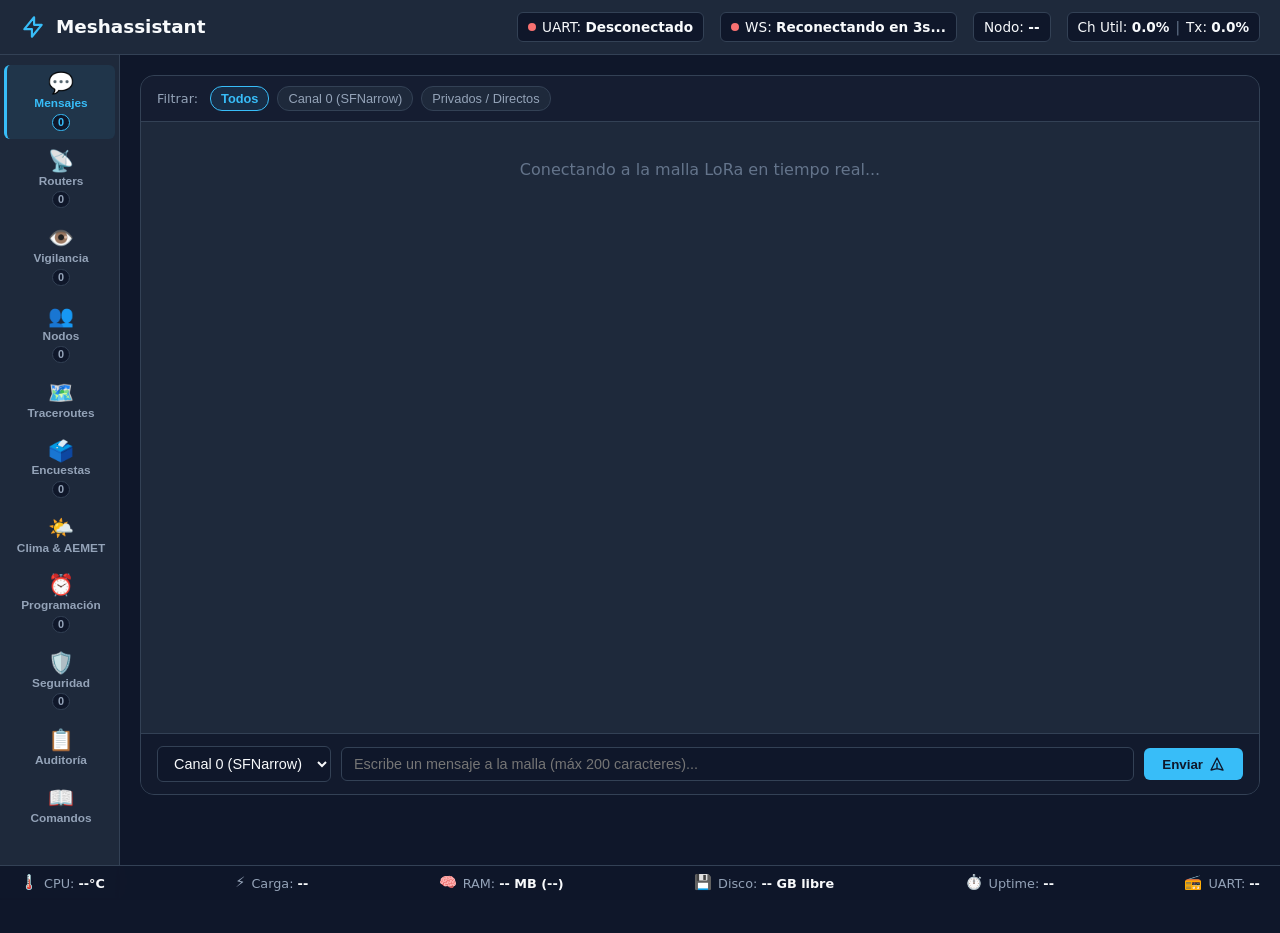
==== web/index.html @ e49fb0db "feat(web): añadir pestaña Vigilancia (Favoritos y Vigilados) y métricas de carga/actividad en tarjet" ====
<!DOCTYPE html>
<html lang="es">
<head>
  <meta charset="UTF-8">
  <meta name="viewport" content="width=device-width, initial-scale=1.0">
  <title>Meshassistant · Dashboard de Malla</title>
  <link rel="stylesheet" href="style.css?v=2.6">
  <link rel="icon" type="image/x-icon" href="favicon.ico">
  <link rel="icon" type="image/png" sizes="32x32" href="favicon-32x32.png">
  <link rel="icon" type="image/png" sizes="128x128" href="favicon.png">
  <link rel="apple-touch-icon" sizes="180x180" href="apple-touch-icon.png">
</head>
<body>

  <!-- ==========================================================================
       Header & Barra de Estado en Tiempo Real
       ========================================================================== -->
  <header>
    <div class="brand">
      <svg fill="none" stroke="currentColor" viewBox="0 0 24 24" xmlns="http://www.w3.org/2000/svg">
        <path stroke-linecap="round" stroke-linejoin="round" stroke-width="2" d="M13 10V3L4 14h7v7l9-11h-7z"></path>
      </svg>
      <span>Meshassistant</span>
    </div>

    <div class="status-bar">
      <!-- Estado Serie UART -->
      <div class="status-item" title="Estado de la conexión UART con el nodo Meshtastic">
        <div id="led-uart" class="led offline"></div>
        <span>UART: <strong id="lbl-uart">Desconectado</strong></span>
      </div>

      <!-- Estado WebSocket Local -->
      <div class="status-item" title="Estado del socket WebSocket">
        <div id="led-ws" class="led offline"></div>
        <span>WS: <strong id="lbl-ws">Conectando...</strong></span>
      </div>

      <!-- Nodo Local -->
      <div class="status-item" title="Identidad del nodo conectado físicamente">
        <span>Nodo: <strong id="lbl-local-node">--</strong></span>
      </div>

      <!-- Métricas LoRa -->
      <div class="status-item" title="Ocupación del espectro LoRa (Canal / Aire TX)">
        <span>Ch Util: <strong id="lbl-ch-util">0.0%</strong></span>
        <span style="color: var(--text-dim);">|</span>
        <span>Tx: <strong id="lbl-air-tx">0.0%</strong></span>
      </div>
    </div>
  </header>

  <!-- ==========================================================================
       Layout Principal: Barra Lateral + Contenido
       ========================================================================== -->
  <div class="app-layout">

    <!-- ==========================================================================
         Barra Lateral de Navegación
         ========================================================================== -->
    <nav class="tabs" aria-label="Navegación principal">
      <button class="tab-btn active" data-tab="chat" title="💬 Mensajes">
        <span class="tab-icon">💬</span>
        <span class="tab-label">Mensajes</span>
        <span class="badge-count" id="count-msgs">0</span>
      </button>
      <button class="tab-btn" data-tab="routers" title="📡 Routers">
        <span class="tab-icon">📡</span>
        <span class="tab-label">Routers</span>
        <span class="badge-count" id="count-routers">0</span>
      </button>
      <button class="tab-btn" data-tab="watch" title="👁️ Vigilancia">
        <span class="tab-icon">👁️</span>
        <span class="tab-label">Vigilancia</span>
        <span class="badge-count" id="count-watched">0</span>
      </button>
      <button class="tab-btn" data-tab="nodes" title="👥 Nodos">
        <span class="tab-icon">👥</span>
        <span class="tab-label">Nodos</span>
        <span class="badge-count" id="count-nodes">0</span>
      </button>
      <button class="tab-btn" data-tab="traces" title="🗺️ Traceroutes">
        <span class="tab-icon">🗺️</span>
        <span class="tab-label">Traceroutes</span>
      </button>
      <button class="tab-btn" data-tab="polls" title="🗳️ Encuestas">
        <span class="tab-icon">🗳️</span>
        <span class="tab-label">Encuestas</span>
        <span class="badge-count" id="count-polls">0</span>
      </button>
      <button class="tab-btn" data-tab="weather" title="🌤️ Clima & AEMET">
        <span class="tab-icon">🌤️</span>
        <span class="tab-label">Clima &amp; AEMET</span>
      </button>
      <button class="tab-btn" data-tab="schedules" title="⏰ Programación">
        <span class="tab-icon">⏰</span>
        <span class="tab-label">Programación</span>
        <span class="badge-count" id="count-scheds">0</span>
      </button>
      <button class="tab-btn" data-tab="security" title="🛡️ Seguridad">
        <span class="tab-icon">🛡️</span>
        <span class="tab-label">Seguridad</span>
        <span class="badge-count" id="count-blocked">0</span>
      </button>
      <button class="tab-btn" data-tab="audit" title="📋 Auditoría">
        <span class="tab-icon">📋</span>
        <span class="tab-label">Auditoría</span>
      </button>
      <button class="tab-btn" data-tab="commands" title="📖 Guía de Comandos">
        <span class="tab-icon">📖</span>
        <span class="tab-label">Comandos</span>
      </button>
    </nav>

  <!-- ==========================================================================
       Contenido Principal
       ========================================================================== -->
  <main>

    <!-- Pestaña 1: Live Chat -->
    <section id="pane-chat" class="tab-pane active">
      <div class="chat-container">
        <!-- Filtro rápido de canales -->
        <div class="chat-filter-bar" id="chat-filters-wrap">
          <span style="font-size: 0.8rem; color: var(--text-muted); margin-right: 4px;">Filtrar:</span>
          <button class="filter-chip active" data-ch="all">Todos</button>
          <button class="filter-chip" data-ch="0">Canal 0 (SFNarrow)</button>
          <button class="filter-chip" data-ch="direct">Privados / Directos</button>
        </div>

        <!-- Feed de Mensajes -->
        <div class="chat-messages" id="chat-feed">
          <div style="text-align: center; color: var(--text-dim); padding: 20px;">
            Conectando a la malla LoRa en tiempo real...
          </div>
        </div>

        <!-- Caja de Envío -->
        <form class="chat-input-bar" id="chat-form">
          <select id="chat-dest" class="select-custom" style="min-width: 140px;">
            <option value="^all:0">Canal 0 (SFNarrow)</option>
          </select>
          <input type="text" id="chat-text" class="input-custom" placeholder="Escribe un mensaje a la malla (máx 200 caracteres)..." maxlength="200" autocomplete="off" required>
          <button type="submit" class="btn-primary" id="btn-send-msg">
            <span>Enviar</span>
            <svg style="width: 16px; height: 16px;" fill="none" stroke="currentColor" viewBox="0 0 24 24"><path stroke-linecap="round" stroke-linejoin="round" stroke-width="2" d="M12 19l9 2-9-18-9 18 9-2zm0 0v-8"></path></svg>
          </button>
        </form>
      </div>
    </section>

    <!-- Pestaña 2: Routers y Repetidores -->
    <section id="pane-routers" class="tab-pane">
      <div style="display: flex; justify-content: space-between; align-items: center; margin-bottom: 16px;">
        <h2 style="font-size: 1.2rem;">Repetidores y Routers Monitoreados</h2>
        <button class="btn-secondary" id="btn-refresh-routers">Actualizar Estado</button>
      </div>
      <div class="grid-cards" id="routers-grid">
        <div style="color: var(--text-dim);">Cargando repetidores...</div>
      </div>
    </section>

    <!-- Pestaña: Vigilancia -->
    <section id="pane-watch" class="tab-pane">
      <div style="display: flex; justify-content: space-between; align-items: center; margin-bottom: 16px; flex-wrap: wrap; gap: 10px;">
        <div style="display: flex; gap: 8px;">
          <button class="btn-secondary watch-subtab-btn active" id="subtab-watch-fav" data-subtab="fav">⭐ Favoritos (<span id="count-watch-fav">0</span>)</button>
          <button class="btn-secondary watch-subtab-btn" id="subtab-watch-vig" data-subtab="vig">👁️ Vigilados (<span id="count-watch-vig">0</span>)</button>
        </div>
        <button class="btn-secondary" id="btn-refresh-watch">Actualizar Estado</button>
      </div>
      <div class="grid-cards" id="watch-grid">
        <div style="color: var(--text-dim);">Cargando nodos en vigilancia...</div>
      </div>
    </section>

    <!-- Pestaña 3: Nodos de la Red -->
    <section id="pane-nodes" class="tab-pane">
      <div style="display: flex; flex-wrap: wrap; justify-content: space-between; align-items: center; gap: 12px; margin-bottom: 16px;">
        <div style="display: flex; gap: 10px; align-items: center; flex: 1; min-width: 240px;">
          <input type="text" id="nodes-search" class="input-custom" placeholder="Buscar por nombre, alias o ID..." style="max-width: 320px;">
          
          <select id="nodes-role-filter" class="select-custom" style="max-width: 180px;">
            <option value="all">Todos los roles</option>
            <option value="CLIENT">CLIENT</option>
            <option value="CLIENT_BASE">CLIENT_BASE</option>
            <option value="CLIENT_MUTE">CLIENT_MUTE</option>
            <option value="CLIENT_HIDDEN">CLIENT_HIDDEN</option>
            <option value="ROUTER">ROUTER</option>
            <option value="REPEATER">REPEATER</option>
            <option value="ROUTER_CLIENT">ROUTER_CLIENT</option>
            <option value="TRACKER">TRACKER</option>
            <option value="TAK_TRACKER">TAK_TRACKER</option>
            <option value="SENSOR">SENSOR</option>
            <option value="LOST_FOUND">LOST_FOUND</option>
          </select>

          <select id="nodes-time-filter" class="select-custom" style="max-width: 205px;">
            <option value="all">Última señal: Todos</option>
            <option value="24h">Vistos hoy (≤ 24h)</option>
            <option value="7d">Vistos ≤ 1 semana</option>
            <option value="30d">Vistos ≤ 1 mes</option>
            <option value="off_24h">Apagados &gt; 1 día</option>
            <option value="off_7d">Apagados &gt; 1 semana</option>
            <option value="off_30d">Apagados &gt; 1 mes</option>
          </select>
        </div>
        <div style="display: flex; gap: 8px; flex-wrap: wrap;">
          <button class="btn-secondary filter-nodes active" data-filter="all">Todos</button>
          <button class="btn-secondary filter-nodes" data-filter="battery">Con Batería 🔋</button>
          <button class="btn-secondary filter-nodes" data-filter="traces">Con Traceroutes 📍</button>
          <button class="btn-secondary filter-nodes" data-filter="rf">Solo RF</button>
          <button class="btn-secondary filter-nodes" data-filter="fav">Favoritos ⭐</button>
          <button class="btn-secondary filter-nodes" data-filter="watched">Vigilados 👁️</button>
        </div>
      </div>

      <div class="table-container">
        <table>
          <thead>
            <tr>
              <th style="width: 40px; cursor: pointer;" class="sort-header" data-sort="is_favorite">⭐</th>
              <th style="cursor: pointer;" class="sort-header" data-sort="name">Nombre / Alias <span class="sort-arrow">↕</span></th>
              <th style="cursor: pointer;" class="sort-header" data-sort="short_name">Corto <span class="sort-arrow">↕</span></th>
              <th style="cursor: pointer;" class="sort-header" data-sort="id">ID Hex <span class="sort-arrow">↕</span></th>
              <th style="cursor: pointer;" class="sort-header" data-sort="role_name">Rol <span class="sort-arrow">↕</span></th>
              <th style="cursor: pointer;" class="sort-header" data-sort="hops">Saltos <span class="sort-arrow">↕</span></th>
              <th style="cursor: pointer;" class="sort-header" data-sort="battery">Batería <span class="sort-arrow">↕</span></th>
              <th style="cursor: pointer;" class="sort-header" data-sort="snr">SNR / RSSI <span class="sort-arrow">↕</span></th>
              <th style="cursor: pointer;" class="sort-header" data-sort="channel_util" title="Ocupación de canal (ChUtil %) y tiempo en el aire transmitiendo (Tx %)">Carga (Ch/Tx) <span class="sort-arrow">↕</span></th>
              <th style="cursor: pointer;" class="sort-header" data-sort="traces_detected">Traces <span class="sort-arrow">↕</span></th>
              <th style="cursor: pointer;" class="sort-header" data-sort="last_heard">Última Señal <span class="sort-arrow">↕</span></th>
              <th style="cursor: pointer;" class="sort-header" data-sort="created_at">Primera Vez <span class="sort-arrow">↕</span></th>
              <th style="width: 140px;">Acciones</th>
            </tr>
          </thead>
          <tbody id="nodes-tbody">
            <tr>
              <td colspan="13" style="text-align: center; color: var(--text-dim); padding: 20px;">Cargando lista de nodos...</td>
            </tr>
          </tbody>
        </table>
      </div>

      <!-- Barra de Paginación de Nodos -->
      <div style="display: flex; justify-content: space-between; align-items: center; margin-top: 12px; flex-wrap: wrap; gap: 10px;">
        <div style="font-size: 0.85rem; color: var(--text-muted);" id="lbl-nodes-count-info">
          Mostrando 0 de 0 nodos
        </div>
        <div style="display: flex; gap: 8px; align-items: center;">
          <select id="nodes-page-size" class="select-custom" style="padding: 4px 8px; font-size: 0.8rem;">
            <option value="50">50 por pág</option>
            <option value="100" selected>100 por pág</option>
            <option value="250">250 por pág</option>
            <option value="all">Ver todos</option>
          </select>
          <button class="btn-secondary" id="btn-nodes-prev" style="padding: 4px 10px; font-size: 0.85rem;">◀ Anterior</button>
          <span id="lbl-nodes-page" style="font-size: 0.85rem; color: var(--text-dim);">Página 1</span>
          <button class="btn-secondary" id="btn-nodes-next" style="padding: 4px 10px; font-size: 0.85rem;">Siguiente ▶</button>
        </div>
      </div>
    </section>

    <!-- Pestaña 4: Traceroutes -->
    <section id="pane-traces" class="tab-pane">
      <div style="display: flex; justify-content: space-between; align-items: center; margin-bottom: 16px; flex-wrap: wrap; gap: 12px;">
        <h2 style="font-size: 1.2rem;">Últimos Traceroutes Ejecutados</h2>
        <form id="form-manual-trace" style="display: flex; gap: 8px;">
          <input type="text" id="trace-dest-input" class="input-custom" placeholder="ID o Nombre Corto destino..." required style="width: 200px;">
          <button type="submit" class="btn-primary">Lanzar Trace</button>
        </form>
      </div>
      <div class="grid-cards" id="traces-grid">
        <div style="color: var(--text-dim);">No hay traceroutes recientes cargados.</div>
      </div>
    </section>

    <!-- Pestaña 5: Encuestas Comunitarias -->
    <section id="pane-polls" class="tab-pane">
      <div style="display: flex; justify-content: space-between; align-items: center; margin-bottom: 16px; flex-wrap: wrap; gap: 12px;">
        <div>
          <h2 style="font-size: 1.2rem;">🗳️ Encuestas y Votaciones de la Red</h2>
          <p style="font-size: 0.85rem; color: var(--text-dim); margin-top: 2px;">Gestión de consultas participativas por radio LoRa y desde la Web</p>
        </div>
        <div style="display: flex; gap: 8px;">
          <button class="btn-secondary" id="btn-refresh-polls">🔄 Actualizar Encuestas</button>
        </div>
      </div>

      <div style="display: grid; grid-template-columns: repeat(auto-fit, minmax(340px, 1fr)); gap: 20px; align-items: start;">
        <!-- Columna Izquierda: Formulario Crear Encuesta -->
        <div>
          <div class="card" style="margin-bottom: 20px;">
            <div class="card-header">
              <span style="font-weight: 600;">➕ Crear Nueva Encuesta</span>
              <span class="badge" style="background: var(--primary-bg); color: var(--primary);">Web / LoRa</span>
            </div>
            <form id="form-create-poll" style="display: flex; flex-direction: column; gap: 12px;">
              <div>
                <label style="font-size: 0.8rem; color: var(--text-muted); font-weight: 600;">Pregunta de la Consulta:</label>
                <input type="text" id="poll-input-question" class="input-custom" placeholder="Ej: ¿Cuándo organizamos la próxima quedada LoRa?" required style="margin-top: 4px;">
              </div>

              <div>
                <div style="display: flex; justify-content: space-between; align-items: center; margin-bottom: 4px;">
                  <label style="font-size: 0.8rem; color: var(--text-muted); font-weight: 600;">Opciones de Respuesta:</label>
                  <button type="button" class="btn-secondary" id="btn-add-poll-option" style="padding: 2px 6px; font-size: 0.75rem;">+ Añadir Opción</button>
                </div>
                <div id="poll-options-container" style="display: flex; flex-direction: column; gap: 6px;">
                  <input type="text" class="input-custom poll-option-input" placeholder="Opción 1 (ej: Este sábado)" required>
                  <input type="text" class="input-custom poll-option-input" placeholder="Opción 2 (ej: El próximo fin de semana)" required>
                </div>
              </div>

              <div style="display: grid; grid-template-columns: 1fr 1fr; gap: 10px;">
                <div>
                  <label style="font-size: 0.8rem; color: var(--text-muted); font-weight: 600;">Modo Duración:</label>
                  <select id="poll-duration-mode" class="select-custom" style="margin-top: 4px;">
                    <option value="days">Por Días (Vigencia)</option>
                    <option value="dates">Fechas Exactas</option>
                  </select>
                </div>
                <div id="poll-days-group">
                  <label style="font-size: 0.8rem; color: var(--text-muted); font-weight: 600;">Días de Vigencia:</label>
                  <input type="number" id="poll-input-days" class="input-custom" min="1" max="365" value="7" style="margin-top: 4px;">
                </div>
              </div>

              <div id="poll-dates-group" style="display: none; grid-template-columns: 1fr 1fr; gap: 10px;">
                <div>
                  <label style="font-size: 0.8rem; color: var(--text-muted); font-weight: 600;">Inicio (Opcional):</label>
                  <input type="datetime-local" id="poll-input-start" class="input-custom" style="margin-top: 4px; font-size: 0.8rem;">
                </div>
                <div>
                  <label style="font-size: 0.8rem; color: var(--text-muted); font-weight: 600;">Fin / Cierre:</label>
                  <input type="datetime-local" id="poll-input-end" class="input-custom" style="margin-top: 4px; font-size: 0.8rem;">
                </div>
              </div>

              <div>
                <label style="font-size: 0.8rem; color: var(--text-muted); font-weight: 600;">Difundir anuncio inicial en Canales:</label>
                <div id="poll-publish-channels" style="display: flex; gap: 8px; margin-top: 6px; flex-wrap: wrap;">
                  <span style="font-size: 0.8rem; color: var(--text-dim);">Cargando canales de la malla...</span>
                </div>
              </div>

              <button type="submit" class="btn-primary" style="margin-top: 6px;">🗳️ Crear Encuesta</button>
            </form>
          </div>

          <!-- Chuleta de Comandos LoRa RF para Encuestas -->
          <div class="card">
            <div class="card-header">
              <span style="font-weight: 600;">📖 Comandos RF para Encuestas (Malla LoRa)</span>
            </div>
            <div style="font-size: 0.85rem; color: var(--text-muted); display: flex; flex-direction: column; gap: 10px; line-height: 1.5;">
              <div>
                <code style="color: var(--primary); font-weight: 600;">/encuesta</code>
                <div style="color: var(--text-dim); font-size: 0.8rem;">Muestra la encuesta activa más reciente, sus opciones y cómo votar.</div>
              </div>
              <div>
                <code style="color: var(--primary); font-weight: 600;">/encuesta ver &lt;id&gt;</code>
                <div style="color: var(--text-dim); font-size: 0.8rem;">Consulta el desglose de resultados y porcentaje de una encuesta por su ID.</div>
              </div>
              <div>
                <code style="color: var(--primary); font-weight: 600;">/encuesta votar &lt;id&gt; &lt;opción&gt;</code>
                <div style="color: var(--text-dim); font-size: 0.8rem;">Emite o rectifica tu voto hacia la opción numérica indicada (ej: <code>/encuesta votar 1 2</code>).</div>
              </div>
              <div>
                <code style="color: var(--primary); font-weight: 600;">/encuesta crear &lt;días&gt; &lt;pregunta&gt; | &lt;op1&gt; | &lt;op2&gt;</code>
                <div style="color: var(--text-dim); font-size: 0.8rem;">Crea una encuesta comunitaria desde tu cliente Meshtastic.</div>
              </div>
              <div>
                <code style="color: var(--primary); font-weight: 600;">/encuesta cerrar &lt;id&gt;</code>
                <div style="color: var(--text-dim); font-size: 0.8rem;">Cierra anticipadamente tu encuesta si eres el nodo que la creó.</div>
              </div>
            </div>
          </div>
        </div>

        <!-- Columna Derecha: Listado de Encuestas -->
        <div>
          <div style="display: flex; justify-content: space-between; align-items: center; margin-bottom: 12px; flex-wrap: wrap; gap: 8px;">
            <h3 style="font-size: 1.05rem;">Histórico y Encuestas Vigentes</h3>
            <div style="display: flex; gap: 6px;">
              <button class="btn-secondary filter-poll-status active" data-filter="all">Todas</button>
              <button class="btn-secondary filter-poll-status" data-filter="active">🟢 Activas</button>
              <button class="btn-secondary filter-poll-status" data-filter="closed">⚪ Cerradas</button>
            </div>
          </div>

          <div id="polls-list" style="display: flex; flex-direction: column; gap: 16px;">
            <div style="color: var(--text-dim); text-align: center; padding: 20px;">Cargando encuestas...</div>
          </div>
        </div>
      </div>
    </section>

    <!-- Pestaña 6: Meteorología, Mar y Astronomía -->
    <section id="pane-weather" class="tab-pane">
      <div style="display: flex; justify-content: space-between; align-items: center; margin-bottom: 16px; flex-wrap: wrap; gap: 12px;">
        <div>
          <h2 style="font-size: 1.2rem;">🌤️ Meteorología Oficial, Mar y Astronomía</h2>
          <p style="font-size: 0.85rem; color: var(--text-dim); margin-top: 2px;">Predicciones AEMET, mareas astronómicas, ciclo lunar y vigilancia marítima</p>
        </div>
        <div style="display: flex; gap: 8px;">
          <button class="btn-secondary" id="btn-refresh-weather">🔄 Actualizar Clima</button>
        </div>
      </div>

      <!-- Grid de Widgets Astronómicos, Marítimos y Vigilancia -->
      <div class="grid-cards" style="margin-bottom: 20px;">
        <!-- Widget Mareas -->
        <div class="card" id="widget-tides">
          <div class="card-header">
            <span>🌊 Mareas (Pleamar / Bajamar)</span>
            <span class="badge" style="background: rgba(14, 165, 233, 0.15); color: #38bdf8;" id="tides-badge">En Vivo</span>
          </div>
          <div id="tides-content" style="font-size: 0.85rem; color: var(--text-muted); line-height: 1.5;">
            Cargando mareas...
          </div>
        </div>

        <!-- Widget Luna -->
        <div class="card" id="widget-moon">
          <div class="card-header">
            <span>🌙 Ciclo Lunar</span>
            <span class="badge" style="background: rgba(168, 85, 247, 0.15); color: #c084fc;" id="moon-badge">100% Offline</span>
          </div>
          <div id="moon-content" style="font-size: 0.85rem; color: var(--text-muted); line-height: 1.5;">
            Calculando fase lunar...
          </div>
        </div>

        <!-- Widget Sol -->
        <div class="card" id="widget-sun">
          <div class="card-header">
            <span>☀️ Sol y Luz Diurna</span>
            <span class="badge" style="background: rgba(234, 179, 8, 0.15); color: #facc15;" id="sun-badge">NOAA</span>
          </div>
          <div id="sun-content" style="font-size: 0.85rem; color: var(--text-muted); line-height: 1.5;">
            Calculando orto y ocaso...
          </div>
        </div>

        <!-- Widget Maremoto -->
        <div class="card" id="widget-tsunami">
          <div class="card-header">
            <span>🚨 Vigilancia Maremoto</span>
            <span class="badge" style="background: var(--success-bg); color: var(--success);" id="tsunami-badge">Normal</span>
          </div>
          <div id="tsunami-content" style="font-size: 0.85rem; color: var(--text-muted); line-height: 1.5;">
            Comprobando registro histórico...
          </div>
        </div>
      </div>

      <!-- Predicción en Próximas Horas (24 Horas) -->
      <div class="card" style="margin-bottom: 20px;" id="weather-hourly-card">
        <div class="card-header">
          <span style="font-weight: 600;">⏱️ Predicción en Próximas Horas (24h)</span>
          <span class="badge" style="background: var(--primary-bg); color: var(--primary);" id="weather-hourly-city">AEMET</span>
        </div>
        <div id="weather-hourly-content" style="overflow-x: auto; padding: 4px 0;">
          <div style="color: var(--text-dim); padding: 10px;">Cargando previsión horaria...</div>
        </div>
      </div>

      <!-- Tablas de Días Futuros por Ubicaciones Guardadas -->
      <div id="weather-locations-container" style="display: flex; flex-direction: column; gap: 20px;">
        <div style="color: var(--text-dim); text-align: center; padding: 20px;">Cargando tablas de predicción meteorológica...</div>
      </div>

      <!-- Avisos y Alertas AEMET Activos -->
      <div class="card" style="margin-top: 20px;" id="weather-alerts-card">
        <div class="card-header">
          <span style="font-weight: 600;">⚠️ Avisos Meteorológicos Oficiales Recientes</span>
          <span class="badge" style="background: var(--warning-bg); color: var(--warning);" id="weather-alerts-count">0 avisos</span>
        </div>
        <div id="weather-alerts-content" style="font-size: 0.85rem; color: var(--text-muted); line-height: 1.5;">
          No hay alertas meteorológicas activas registradas.
        </div>
      </div>
    </section>

    <!-- Pestaña 6: Auditoría de Comandos -->
    <section id="pane-audit" class="tab-pane">
      <div style="display: flex; justify-content: space-between; align-items: center; margin-bottom: 16px; flex-wrap: wrap; gap: 12px;">
        <div>
          <h2 style="font-size: 1.2rem;">Auditoría y Estadísticas de Comandos</h2>
          <p style="font-size: 0.85rem; color: var(--text-dim); margin-top: 2px;">Control de actividad de la malla y detección de abusos</p>
        </div>
        <div style="display: flex; gap: 6px; flex-wrap: wrap;">
          <button class="btn-secondary filter-audit-period" data-hours="1">Última hora</button>
          <button class="btn-secondary filter-audit-period active" data-hours="24">Últimas 24h</button>
          <button class="btn-secondary filter-audit-period" data-hours="168">Últimos 7 días</button>
          <button class="btn-secondary filter-audit-period" data-hours="all">Histórico Total</button>
        </div>
      </div>

      <!-- Tarjetas Resumen Auditoría -->
      <div class="grid-cards" style="margin-bottom: 20px;">
        <div class="card">
          <div class="card-header"><span style="color: var(--text-dim); font-size: 0.85rem;">Total Ejecuciones</span></div>
          <div style="font-size: 1.8rem; font-weight: 700; color: var(--primary);" id="audit-total-cmds">--</div>
          <div style="font-size: 0.75rem; color: var(--text-dim); margin-top: 4px;" id="audit-total-period">en el periodo</div>
        </div>
        <div class="card">
          <div class="card-header"><span style="color: var(--text-dim); font-size: 0.85rem;">Nodos Emisores Únicos</span></div>
          <div style="font-size: 1.8rem; font-weight: 700; color: var(--success);" id="audit-unique-nodes">--</div>
          <div style="font-size: 0.75rem; color: var(--text-dim); margin-top: 4px;">usuarios distintos</div>
        </div>
        <div class="card">
          <div class="card-header"><span style="color: var(--text-dim); font-size: 0.85rem;">Comando Más Solicitado</span></div>
          <div style="font-size: 1.5rem; font-weight: 700; color: var(--warning);" id="audit-top-command">--</div>
          <div style="font-size: 0.75rem; color: var(--text-dim); margin-top: 4px;" id="audit-top-command-count">--</div>
        </div>
        <div class="card">
          <div class="card-header"><span style="color: var(--text-dim); font-size: 0.85rem;">Nodo Más Activo</span></div>
          <div style="font-size: 1.5rem; font-weight: 700; color: #a78bfa;" id="audit-top-user">--</div>
          <div style="font-size: 0.75rem; color: var(--text-dim); margin-top: 4px;" id="audit-top-user-count">--</div>
        </div>
      </div>

      <div style="display: grid; grid-template-columns: repeat(auto-fit, minmax(360px, 1fr)); gap: 20px;">
        <!-- Ranking de Nodos -->
        <div>
          <h3 style="font-size: 1rem; margin-bottom: 12px;">🏆 Top 20 Nodos por Peticiones</h3>
          <div class="table-container">
            <table>
              <thead>
                <tr>
                  <th style="width: 40px;">#</th>
                  <th>Nodo / Alias</th>
                  <th>ID Hex</th>
                  <th>Peticiones</th>
                  <th>Último Comando</th>
                  <th>Última Vez</th>
                </tr>
              </thead>
              <tbody id="audit-ranking-tbody">
                <tr>
                  <td colspan="6" style="text-align: center; color: var(--text-dim); padding: 20px;">Cargando ranking...</td>
                </tr>
              </tbody>
            </table>
          </div>
        </div>

        <!-- Historial Cronológico Reciente -->
        <div>
          <div style="display: flex; justify-content: space-between; align-items: center; margin-bottom: 12px; gap: 8px;">
            <h3 style="font-size: 1rem;">📜 Registro Reciente de Comandos</h3>
            <input type="text" id="audit-logs-search" class="input-custom" placeholder="Filtrar comando o nodo..." style="max-width: 200px; padding: 4px 8px; font-size: 0.8rem;">
          </div>
          <div class="table-container" style="max-height: 420px; overflow-y: auto;">
            <table>
              <thead>
                <tr>
                  <th>Fecha/Hora</th>
                  <th>Nodo Emisor</th>
                  <th>Comando</th>
                  <th>Argumentos</th>
                </tr>
              </thead>
              <tbody id="audit-logs-tbody">
                <tr>
                  <td colspan="4" style="text-align: center; color: var(--text-dim); padding: 20px;">Cargando registro...</td>
                </tr>
              </tbody>
            </table>
          </div>
          <!-- Paginación -->
          <div style="display: flex; justify-content: space-between; align-items: center; margin-top: 10px; font-size: 0.85rem;">
            <button class="btn-secondary" id="btn-audit-prev" style="padding: 4px 10px;">◀ Anterior</button>
            <span id="lbl-audit-page" style="color: var(--text-dim);">Página 1</span>
            <button class="btn-secondary" id="btn-audit-next" style="padding: 4px 10px;">Siguiente ▶</button>
          </div>
        </div>
      </div>
    </section>

    <!-- Pestaña 7: Programación de Mensajes (Módulo 04) -->
    <section id="pane-schedules" class="tab-pane">
      <div style="display: flex; justify-content: space-between; align-items: center; margin-bottom: 16px; flex-wrap: wrap; gap: 12px;">
        <div>
          <h2 style="font-size: 1.2rem;">Programación de Mensajes y Difusión</h2>
          <p style="font-size: 0.85rem; color: var(--text-dim); margin-top: 2px;">Emisión periódica automática de avisos, balizas y anuncios en la malla</p>
        </div>
        <button class="btn-primary" id="btn-toggle-sched-form">➕ Nueva Programación</button>
      </div>

      <!-- Formulario de creación/edición de mensaje programado -->
      <div class="card" id="sched-form-card" style="margin-bottom: 20px; display: none;">
        <div class="card-header">
          <span id="sched-form-title">Nuevo Mensaje Programado</span>
          <button class="btn-secondary" id="btn-close-sched-form" style="padding: 2px 8px;">✕</button>
        </div>
        <form id="form-create-sched" style="display: flex; flex-direction: column; gap: 14px;">
          <input type="hidden" id="sched-edit-id" value="">
          <div>
            <label style="font-size: 0.85rem; color: var(--text-muted); display: block; margin-bottom: 4px;">Mensaje o comando dinámico a transmitir:</label>
            <div style="display: flex; flex-wrap: wrap; gap: 6px; margin-bottom: 8px; align-items: center;">
              <span style="font-size: 0.75rem; color: var(--text-dim);">⚡ Comandos dinámicos:</span>
              <button type="button" class="btn-secondary chip-cmd" style="padding: 2px 6px; font-size: 0.75rem;" data-cmd="/boletin">/boletin</button>
              <button type="button" class="btn-secondary chip-cmd" style="padding: 2px 6px; font-size: 0.75rem;" data-cmd="/boletin vespertino">/boletin vespertino</button>
              <button type="button" class="btn-secondary chip-cmd" style="padding: 2px 6px; font-size: 0.75rem;" data-cmd="/status">/status</button>
              <button type="button" class="btn-secondary chip-cmd" style="padding: 2px 6px; font-size: 0.75rem;" data-cmd="/chiste">/chiste</button>
              <button type="button" class="btn-secondary chip-cmd" style="padding: 2px 6px; font-size: 0.75rem;" data-cmd="/weather">/weather</button>
              <button type="button" class="btn-secondary chip-cmd" style="padding: 2px 6px; font-size: 0.75rem;" data-cmd="/marea">/marea</button>
              <button type="button" class="btn-secondary chip-cmd" style="padding: 2px 6px; font-size: 0.75rem;" data-cmd="/sol">/sol</button>
              <button type="button" class="btn-secondary chip-cmd" style="padding: 2px 6px; font-size: 0.75rem;" data-cmd="/luna">/luna</button>
              <button type="button" class="btn-secondary chip-cmd" style="padding: 2px 6px; font-size: 0.75rem;" data-cmd="/prevision">/prevision</button>
              <button type="button" class="btn-secondary chip-cmd" style="padding: 2px 6px; font-size: 0.75rem;" data-cmd="/nodos">/nodos</button>
              <button type="button" class="btn-secondary chip-cmd" style="padding: 2px 6px; font-size: 0.75rem;" data-cmd="/snr">/snr</button>
              <button type="button" class="btn-secondary chip-cmd" style="padding: 2px 6px; font-size: 0.75rem;" data-cmd="/routers">/routers</button>
              <button type="button" class="btn-secondary chip-cmd" style="padding: 2px 6px; font-size: 0.75rem;" data-cmd="/maremoto">/maremoto</button>
            </div>
            <textarea id="sched-msg-text" class="input-custom" rows="3" placeholder="Escribe un mensaje de texto o un comando dinámico (/boletin, /status, /chiste, /weather, /marea, etc.)..." maxlength="500" required style="width: 100%; resize: vertical;"></textarea>
            <div style="display: flex; justify-content: space-between; font-size: 0.75rem; color: var(--text-dim); margin-top: 2px;">
              <span id="sched-msg-charcount">0 / 500 caracteres</span>
              <span id="sched-msg-partscount" style="color: var(--primary);">1 parte LoRa (~200 bytes)</span>
            </div>
          </div>

          <div>
            <label style="font-size: 0.85rem; color: var(--text-muted); display: block; margin-bottom: 6px;">Canales de destino:</label>
            <div style="display: flex; flex-wrap: wrap; gap: 10px; align-items: center;" id="sched-channels-wrap">
              <label class="checkbox-label"><input type="checkbox" id="sched-ch-all" checked> <strong>Todos los canales</strong></label>
              <label class="checkbox-label"><input type="checkbox" class="sched-ch-item" value="0"> Canal 0 (SFNarrow)</label>
              <label class="checkbox-label"><input type="checkbox" class="sched-ch-item" value="1"> Canal 1 (Andalucia)</label>
              <label class="checkbox-label"><input type="checkbox" class="sched-ch-item" value="2"> Canal 2 (Cadiz)</label>
              <label class="checkbox-label"><input type="checkbox" class="sched-ch-item" value="3"> Canal 3 (Chipiona)</label>
              <label class="checkbox-label"><input type="checkbox" class="sched-ch-item" value="4"> Canal 4 (bots)</label>
              <label class="checkbox-label"><input type="checkbox" class="sched-ch-item" value="5"> Canal 5 (sos)</label>
              <label class="checkbox-label"><input type="checkbox" class="sched-ch-item" value="6"> Canal 6 (raupulus)</label>
              <label class="checkbox-label"><input type="checkbox" class="sched-ch-item" value="7"> Canal 7 (Frikidevs)</label>
            </div>
          </div>

          <div style="display: grid; grid-template-columns: repeat(auto-fit, minmax(180px, 1fr)); gap: 12px;">
            <div>
              <label style="font-size: 0.85rem; color: var(--text-muted); display: block; margin-bottom: 4px;">Periodicidad:</label>
              <select id="sched-period-type" class="select-custom" style="width: 100%;">
                <option value="hours">Cada X Horas</option>
                <option value="days">Cada X Días</option>
                <option value="once">Una sola vez</option>
              </select>
            </div>
            <div id="sched-val-wrap">
              <label style="font-size: 0.85rem; color: var(--text-muted); display: block; margin-bottom: 4px;">Intervalo:</label>
              <input type="number" id="sched-period-val" class="input-custom" value="6" min="1" max="720" style="width: 100%;">
            </div>
            <div>
              <label style="font-size: 0.85rem; color: var(--text-muted); display: block; margin-bottom: 4px;">Próximo disparo / Fecha de inicio:</label>
              <input type="datetime-local" id="sched-start-at" class="input-custom" style="width: 100%;">
            </div>
          </div>

          <div style="display: flex; justify-content: flex-end; gap: 8px; margin-top: 8px;">
            <button type="button" class="btn-secondary" id="btn-cancel-sched">Cancelar</button>
            <button type="submit" class="btn-primary" id="btn-submit-sched">Guardar y Programar</button>
          </div>
        </form>
      </div>

      <!-- Tabla de mensajes programados -->
      <div class="table-container">
        <table>
          <thead>
            <tr>
              <th>Estado</th>
              <th>Mensaje / Comando</th>
              <th>Canales</th>
              <th>Frecuencia</th>
              <th>Último Envío</th>
              <th>Próximo Disparo</th>
              <th style="width: 150px;">Acciones</th>
            </tr>
          </thead>
          <tbody id="schedules-tbody">
            <tr>
              <td colspan="7" style="text-align: center; color: var(--text-dim); padding: 20px;">Cargando programaciones...</td>
            </tr>
          </tbody>
        </table>
      </div>
    </section>

    <!-- Pestaña 8: Seguridad y Bloqueos (Módulo 06) -->
    <section id="pane-security" class="tab-pane">
      <div style="display: flex; justify-content: space-between; align-items: center; margin-bottom: 16px; flex-wrap: wrap; gap: 12px;">
        <div>
          <h2 style="font-size: 1.2rem;">Control Anti-Abuso y Bloqueos de Nodos</h2>
          <p style="font-size: 0.85rem; color: var(--text-dim); margin-top: 2px;">Protección contra saturación de la malla LoRa y gestión de listas negras</p>
        </div>
        <button class="btn-secondary" id="btn-refresh-security">Actualizar Listas</button>
      </div>

      <!-- Tabla de Nodos Auto-reportados por Mala Praxis (Vigilancia) -->
      <div style="display: flex; justify-content: space-between; align-items: center; margin-bottom: 10px; flex-wrap: wrap; gap: 8px;">
        <h3 style="font-size: 1.05rem; display: flex; align-items: center; gap: 8px;">
          <span>🚨 Nodos Auto-reportados (Vigilancia de Malla)</span>
          <span class="badge-count" id="count-reported-badge" style="font-size: 0.75rem;">0</span>
        </h3>
        <div style="display: flex; gap: 8px;">
          <select id="filter-autoreport-reason" class="select-custom" style="padding: 4px 8px; font-size: 0.8rem;">
            <option value="all">Todos los motivos</option>
            <option value="EXCESSIVE_HOPS">🔀 Exceso de Saltos (≥6)</option>
            <option value="FAST_TELEMETRY">⚡ Telemetría Batería (&lt;27m)</option>
            <option value="FAST_POSITION">📍 Posición GPS (&lt;27m)</option>
            <option value="FAST_NODEINFO">👥 NodeInfo Rápido (&lt;27m)</option>
            <option value="FAST_ENVIRONMENTAL">🌡️ Sensores Clima (&lt;27m)</option>
            <option value="FAST_POWER">⚡ Sensores Potencia (&lt;27m)</option>
            <option value="FAST_AIR_QUALITY">🍃 Calidad del Aire (&lt;27m)</option>
            <option value="EXCESSIVE_TRACES">📍 Exceso de Traceroutes</option>
            <option value="COMMAND_SPAM">🛑 Spam de Comandos</option>
          </select>
        </div>
      </div>

      <div class="table-container" style="margin-bottom: 24px;">
        <table>
          <thead>
            <tr>
              <th style="cursor: pointer; user-select: none;" onclick="window.dashboard.sortAutoReported('reason_code')">Infracción <span id="sort-icon-reason_code"></span></th>
              <th style="cursor: pointer; user-select: none;" onclick="window.dashboard.sortAutoReported('name')">Nodo <span id="sort-icon-name"></span></th>
              <th>Detalles Medidos</th>
              <th style="text-align: center; cursor: pointer; user-select: none;" onclick="window.dashboard.sortAutoReported('event_count')">Veces <span id="sort-icon-event_count"></span></th>
              <th style="cursor: pointer; user-select: none;" onclick="window.dashboard.sortAutoReported('last_detected_at')">Última Detección <span id="sort-icon-last_detected_at">▼</span></th>
              <th>Estado</th>
              <th style="width: 220px; text-align: center;">Acciones Directas</th>
            </tr>
          </thead>
          <tbody id="auto-reported-tbody">
            <tr>
              <td colspan="7" style="text-align: center; color: var(--text-dim); padding: 20px;">No hay nodos auto-reportados por mala praxis.</td>
            </tr>
          </tbody>
        </table>
      </div>

      <div style="display: grid; grid-template-columns: repeat(auto-fit, minmax(340px, 1fr)); gap: 20px; margin-bottom: 20px;">
        <!-- Formulario Bloqueo Manual -->
        <div class="card">
          <div class="card-header"><span>🛡️ Añadir Bloqueo Manual</span></div>
          <form id="form-manual-block" style="display: flex; flex-direction: column; gap: 10px;">
            <div>
              <label style="font-size: 0.85rem; color: var(--text-muted); display: block; margin-bottom: 4px;">Identificador del nodo:</label>
              <input type="text" id="block-node-id" class="input-custom" placeholder="ID Hex (!1234abcd) o Nombre..." required style="width: 100%;">
            </div>
            <div>
              <label style="font-size: 0.85rem; color: var(--text-muted); display: block; margin-bottom: 4px;">Motivo del bloqueo:</label>
              <input type="text" id="block-reason" class="input-custom" placeholder="Ej. Spam en canal público..." required style="width: 100%;">
            </div>
            <div>
              <label style="font-size: 0.85rem; color: var(--text-muted); display: block; margin-bottom: 4px;">Duración:</label>
              <select id="block-duration" class="select-custom" style="width: 100%;">
                <option value="permanent">Permanente (sin expiración)</option>
                <option value="1h">1 hora</option>
                <option value="24h">24 horas (1 día)</option>
                <option value="7d">7 días</option>
              </select>
            </div>
            <button type="submit" class="btn-primary" style="background-color: var(--danger); color: white; margin-top: 6px;">
              Bloquear Nodo
            </button>
          </form>
        </div>

        <!-- Resumen de Política de Seguridad -->
        <div class="card">
          <div class="card-header"><span>⚙️ Política de Vigilancia Activa</span></div>
          <div style="font-size: 0.85rem; color: var(--text-muted); display: flex; flex-direction: column; gap: 8px; line-height: 1.5;">
            <div>🔀 <strong>Saltos excesivos:</strong> Alerta automática si un paquete nace con ≥ 6 saltos configurados.</div>
            <div>⏱️ <strong>Telemetrías frecuentes:</strong> Alerta si se emite batería, GPS, NodeInfo o clima en menos de 30 min.</div>
            <div>⚡ <strong>Límite de velocidad:</strong> Máximo 10 comandos por minuto por nodo.</div>
            <div>🔇 <strong>Ignorar en Bot:</strong> Descarta en memoria todo tráfico del nodo, sin guardar en BD ni responder.</div>
          </div>
        </div>
      </div>

      <!-- Tabla Nodos Bloqueados -->
      <h3 style="font-size: 1rem; margin-bottom: 10px;">🚫 Lista Negra de Bloqueos</h3>
      <div class="table-container" style="margin-bottom: 24px;">
        <table>
          <thead>
            <tr>
              <th>Tipo</th>
              <th>Nodo</th>
              <th>Motivo</th>
              <th>Fecha Bloqueo</th>
              <th>Expira en</th>
              <th style="width: 110px;">Acción</th>
            </tr>
          </thead>
          <tbody id="blocked-nodes-tbody">
            <tr>
              <td colspan="6" style="text-align: center; color: var(--text-dim); padding: 20px;">Cargando bloqueos...</td>
            </tr>
          </tbody>
        </table>
      </div>

      <!-- Registro de Auditoría de Abusos -->
      <h3 style="font-size: 1rem; margin-bottom: 10px;">📜 Registro Reciente de Disparos Anti-Abuso</h3>
      <div class="table-container" style="max-height: 320px; overflow-y: auto;">
        <table>
          <thead>
            <tr>
              <th>Fecha/Hora</th>
              <th>Nodo</th>
              <th>Acción Tomada</th>
              <th>Comando</th>
              <th>Detalle / Motivo</th>
            </tr>
          </thead>
          <tbody id="abuse-logs-tbody">
            <tr>
              <td colspan="5" style="text-align: center; color: var(--text-dim); padding: 20px;">Cargando auditoría...</td>
            </tr>
          </tbody>
        </table>
      </div>
    </section>

    <!-- Pestaña 9: Guía de Comandos -->
    <section id="pane-commands" class="tab-pane">
      <div class="card" style="margin-bottom: 20px;">
        <div style="display: flex; justify-content: space-between; align-items: center; flex-wrap: wrap; gap: 12px;">
          <div>
            <h2 style="font-size: 1.2rem; font-weight: 700; margin-bottom: 4px; display: flex; align-items: center; gap: 8px;">
              <span>📖</span> Guía de Comandos del Asistente Meshtastic
            </h2>
            <p style="color: var(--text-muted); font-size: 0.85rem; margin: 0;">
              Referencia completa de todos los comandos soportados en la red LoRa. Haz clic en cualquier comando para copiarlo o probarlo en el chat.
            </p>
          </div>
          <div style="display: flex; gap: 8px; align-items: center;">
            <input type="text" id="commands-search-input" placeholder="🔍 Buscar comando o función..." style="padding: 8px 14px; border-radius: var(--radius-sm); border: 1px solid var(--border-color); background: var(--bg-input); color: var(--text-main); font-size: 0.85rem; width: 250px;">
          </div>
        </div>
      </div>

      <!-- Contenedor dinámico de comandos agrupados -->
      <div id="commands-container"></div>
    </section>

  </main>
  </div> <!-- .app-layout -->

  <!-- Barra Fina de Telemetría Hardware en Footer (Módulo 05) -->
  <footer class="telemetry-footer">
    <div class="telemetry-bar">
      <div class="telem-item" title="Temperatura de CPU de la Raspberry Pi">
        <span class="telem-icon">🌡️</span>
        <span>CPU: <strong id="ft-cpu-temp">--°C</strong></span>
      </div>
      <div class="telem-item" title="Carga del procesador (1m / 5m)">
        <span class="telem-icon">⚡</span>
        <span>Carga: <strong id="ft-load">--</strong></span>
      </div>
      <div class="telem-item" title="Memoria RAM utilizada">
        <span class="telem-icon">🧠</span>
        <span>RAM: <strong id="ft-ram">-- MB (--)</strong></span>
      </div>
      <div class="telem-item" title="Espacio libre en disco">
        <span class="telem-icon">💾</span>
        <span>Disco: <strong id="ft-disk">-- GB libre</strong></span>
      </div>
      <div class="telem-item" title="Tiempo de encendido continuo">
        <span class="telem-icon">⏱️</span>
        <span>Uptime: <strong id="ft-uptime">--</strong></span>
      </div>
      <div class="telem-item" title="Estado de la conexión serie UART">
        <span class="telem-icon">📻</span>
        <span>UART: <strong id="ft-uart">--</strong></span>
      </div>
    </div>
  </footer>

  <!-- Modal: Publicar Recordatorio de Encuesta -->
  <div id="modal-poll-reminder" class="modal" style="display: none;">
    <div class="modal-content card" style="max-width: 480px;">
      <div class="card-header">
        <span style="font-weight: 600;" id="modal-reminder-title">📢 Publicar Recordatorio de Encuesta</span>
        <button class="btn-secondary" id="btn-close-reminder-modal" style="padding: 2px 6px;">✕</button>
      </div>
      <form id="form-poll-reminder" style="display: flex; flex-direction: column; gap: 14px; margin-top: 10px;">
        <input type="hidden" id="reminder-poll-id" value="">
        <div>
          <label style="font-size: 0.8rem; color: var(--text-muted); font-weight: 600;">Vista Previa del Mensaje:</label>
          <div id="reminder-preview-text" style="font-size: 0.85rem; font-family: monospace; background: var(--bg-input); padding: 10px; border-radius: 6px; white-space: pre-wrap; margin-top: 4px; color: var(--primary);">
          </div>
        </div>

        <div>
          <label style="font-size: 0.8rem; color: var(--text-muted); font-weight: 600;">Seleccionar Canal(es) de Emisión:</label>
          <div id="reminder-channels-group" style="display: flex; gap: 12px; margin-top: 6px; flex-wrap: wrap;">
            <label style="font-size: 0.85rem; display: flex; align-items: center; gap: 4px; cursor: pointer;">
              <input type="checkbox" name="reminder_ch" value="0" checked> Canal 0 (Público)
            </label>
          </div>
        </div>

        <div>
          <label style="font-size: 0.8rem; color: var(--text-muted); font-weight: 600;">Frecuencia de Publicación:</label>
          <select id="reminder-frequency" class="select-custom" style="margin-top: 4px;">
            <option value="once">⚡ Emitir solo una vez (Ahora)</option>
            <option value="every_6h">⏱️ Cada 6 horas</option>
            <option value="every_12h">⏱️ Cada 12 horas</option>
            <option value="daily">📅 Una vez al día</option>
            <option value="weekly">🗓️ Una vez a la semana</option>
          </select>
        </div>

        <div style="display: flex; justify-content: flex-end; gap: 8px; margin-top: 8px;">
          <button type="button" class="btn-secondary" id="btn-cancel-reminder">Cancelar</button>
          <button type="submit" class="btn-primary" id="btn-submit-reminder">📢 Confirmar Publicación</button>
        </div>
      </form>
    </div>
  </div>

  <!-- Contenedor de Alertas Toast -->
  <div id="toast-container"></div>

  <script src="app.js?v=3.1"></script>
</body>
</html>
---- web/style.css ----
/* ==========================================================================
   Meshassistant · Dashboard Web 100% Offline
   Estilos CSS puros autocontenidos (Zero External CDNs)
   ========================================================================== */

:root {
  --bg-main: #0f172a;       /* slate-900 */
  --bg-card: #1e293b;       /* slate-800 */
  --bg-card-hover: #334155; /* slate-700 */
  --bg-input: #0f172a;      /* slate-900 */
  --border-color: #334155;  /* slate-700 */
  --border-light: #475569;  /* slate-600 */
  
  --text-main: #f8fafc;     /* slate-50 */
  --text-muted: #94a3b8;    /* slate-400 */
  --text-dim: #64748b;      /* slate-500 */
  
  --primary: #38bdf8;       /* sky-400 */
  --primary-hover: #0ea5e9; /* sky-500 */
  --primary-bg: rgba(56, 189, 248, 0.1);
  
  --success: #34d399;       /* emerald-400 */
  --success-bg: rgba(52, 211, 153, 0.15);
  
  --warning: #fbbf24;       /* amber-400 */
  --warning-bg: rgba(251, 191, 36, 0.15);
  
  --danger: #f87171;        /* red-400 */
  --danger-bg: rgba(248, 113, 113, 0.15);
  
  --channel-0: #38bdf8;     /* sky-400 */
  --channel-1: #a78bfa;     /* violet-400 */
  --channel-2: #f472b6;     /* pink-400 */
  --channel-direct: #fb923c;/* orange-400 */
  
  --radius-sm: 6px;
  --radius-md: 10px;
  --radius-lg: 14px;
}

* {
  box-sizing: border-box;
  margin: 0;
  padding: 0;
}

body {
  font-family: system-ui, -apple-system, BlinkMacSystemFont, 'Segoe UI', Roboto, Helvetica, Arial, sans-serif;
  background-color: var(--bg-main);
  color: var(--text-main);
  line-height: 1.5;
  -webkit-font-smoothing: antialiased;
  min-height: 100vh;
  display: flex;
  flex-direction: column;
}

/* ==========================================================================
   Header & Status Bar
   ========================================================================== */
header {
  background-color: var(--bg-card);
  border-bottom: 1px solid var(--border-color);
  padding: 12px 20px;
  position: sticky;
  top: 0;
  z-index: 50;
  display: flex;
  flex-wrap: wrap;
  justify-content: space-between;
  align-items: center;
  gap: 12px;
}

.brand {
  display: flex;
  align-items: center;
  gap: 10px;
  font-weight: 700;
  font-size: 1.15rem;
  color: var(--text-main);
}

.brand svg {
  color: var(--primary);
  width: 26px;
  height: 26px;
}

.status-bar {
  display: flex;
  align-items: center;
  gap: 16px;
  font-size: 0.85rem;
  flex-wrap: wrap;
}

.status-item {
  display: flex;
  align-items: center;
  gap: 6px;
  background: var(--bg-main);
  padding: 4px 10px;
  border-radius: var(--radius-sm);
  border: 1px solid var(--border-color);
}

.led {
  width: 8px;
  height: 8px;
  border-radius: 50%;
  background-color: var(--text-dim);
}

.led.online {
  background-color: var(--success);
  box-shadow: 0 0 8px var(--success);
  animation: pulse-slow 2s infinite;
}

.led.offline {
  background-color: var(--danger);
}

@keyframes pulse-slow {
  0%, 100% { opacity: 1; }
  50% { opacity: 0.5; }
}

/* ==========================================================================
   Layout Principal (Barra Lateral + Main)
   ========================================================================== */
.app-layout {
  display: flex;
  flex-direction: row;
  flex: 1;
  width: 100%;
  min-height: calc(100vh - 65px);
  position: relative;
  align-items: stretch;
}

/* ==========================================================================
   Navigation Tabs (Barra Lateral Izquierda)
   ========================================================================== */
nav.tabs {
  display: flex;
  flex-direction: column;
  gap: 4px;
  background-color: var(--bg-card);
  padding: 10px 4px;
  border-right: 1px solid var(--border-color);
  border-bottom: none;
  overflow-y: auto;
  overflow-x: hidden;
  position: sticky;
  top: 57px;
  height: calc(100vh - 57px);
  z-index: 30;
  flex-shrink: 0;
  width: 120px;
  min-width: 120px;
  max-width: 120px;
  box-sizing: border-box;
}

.tab-btn {
  background: transparent;
  border: none;
  color: var(--text-muted);
  padding: 8px 4px;
  font-weight: 600;
  cursor: pointer;
  border-radius: var(--radius-sm);
  border-left: 3px solid transparent;
  border-bottom: none;
  display: flex;
  flex-direction: column;
  align-items: center;
  justify-content: center;
  gap: 3px;
  text-align: center;
  position: relative;
  transition: all 0.15s ease;
  width: 100%;
  box-sizing: border-box;
}

.tab-btn:hover {
  color: var(--text-main);
  background-color: rgba(255, 255, 255, 0.05);
}

.tab-btn.active {
  color: var(--primary);
  border-left-color: var(--primary);
  background-color: rgba(56, 189, 248, 0.08);
}

.tab-icon {
  font-size: 1.3rem;
  line-height: 1;
  display: inline-block;
}

.tab-label {
  font-size: 0.74rem;
  font-weight: 600;
  line-height: 1.15;
  text-align: center;
  word-break: normal;
  overflow-wrap: break-word;
  white-space: normal;
  color: inherit;
  max-width: 110px;
}

.tab-btn .badge-count {
  background-color: var(--bg-input);
  color: var(--text-muted);
  font-size: 0.68rem;
  padding: 1px 5px;
  border-radius: 10px;
  border: 1px solid var(--border-color);
  line-height: 1.2;
}

.tab-btn.active .badge-count {
  border-color: var(--primary);
  color: var(--primary);
}

/* Modo compacto por debajo de 900px: solo iconos */
@media (max-width: 900px) {
  nav.tabs {
    width: 58px;
    min-width: 58px;
    max-width: 58px;
    padding: 8px 3px;
    gap: 6px;
  }

  .tab-btn {
    padding: 10px 2px;
    gap: 2px;
  }

  .tab-label {
    display: none !important;
  }

  .tab-icon {
    font-size: 1.45rem;
  }

  .tab-btn .badge-count {
    position: absolute;
    top: 2px;
    right: 2px;
    font-size: 0.65rem;
    padding: 0 4px;
    min-width: 14px;
  }
}

/* ==========================================================================
   Main Content Layout
   ========================================================================== */
main {
  flex: 1;
  padding: 20px;
  max-width: 1400px;
  margin: 0 auto;
  width: 100%;
  min-width: 0;
  box-sizing: border-box;
}

.tab-pane {
  display: none;
  animation: fadeIn 0.2s ease;
}

.tab-pane.active {
  display: block;
}

@keyframes fadeIn {
  from { opacity: 0; transform: translateY(4px); }
  to { opacity: 1; transform: translateY(0); }
}

/* ==========================================================================
   Live Chat Tab
   ========================================================================== */
.chat-container {
  display: flex;
  flex-direction: column;
  height: calc(100vh - 180px);
  min-height: 480px;
  background-color: var(--bg-card);
  border: 1px solid var(--border-color);
  border-radius: var(--radius-lg);
  overflow: hidden;
}

.chat-filter-bar {
  padding: 10px 16px;
  background-color: rgba(15, 23, 42, 0.6);
  border-bottom: 1px solid var(--border-color);
  display: flex;
  gap: 8px;
  align-items: center;
  overflow-x: auto;
}

.filter-chip {
  background-color: var(--bg-card);
  border: 1px solid var(--border-color);
  color: var(--text-muted);
  padding: 4px 10px;
  border-radius: 12px;
  font-size: 0.8rem;
  cursor: pointer;
}

.filter-chip.active {
  background-color: var(--primary-bg);
  border-color: var(--primary);
  color: var(--primary);
  font-weight: 600;
}

.chat-messages {
  flex: 1;
  overflow-y: auto;
  padding: 16px;
  display: flex;
  flex-direction: column;
  gap: 12px;
}

.msg-card {
  background-color: var(--bg-main);
  border: 1px solid var(--border-color);
  border-radius: var(--radius-md);
  padding: 12px 14px;
  display: flex;
  flex-direction: column;
  gap: 6px;
  max-width: 90%;
  animation: slideIn 0.15s ease;
}

@keyframes slideIn {
  from { opacity: 0; transform: translateY(8px); }
  to { opacity: 1; transform: translateY(0); }
}

.msg-header {
  display: flex;
  align-items: center;
  justify-content: space-between;
  gap: 8px;
  font-size: 0.85rem;
}

.msg-sender {
  font-weight: 700;
  color: var(--primary);
}

.msg-meta {
  display: flex;
  align-items: center;
  gap: 8px;
  font-size: 0.75rem;
  color: var(--text-dim);
}

.msg-body {
  font-size: 0.95rem;
  word-break: break-word;
  color: var(--text-main);
}

.msg-footer {
  display: flex;
  align-items: center;
  gap: 8px;
  font-size: 0.75rem;
  color: var(--text-muted);
}

.badge {
  padding: 2px 6px;
  border-radius: var(--radius-sm);
  font-size: 0.7rem;
  font-weight: 600;
  text-transform: uppercase;
}

.badge-ch0 { background: rgba(56, 189, 248, 0.2); color: var(--channel-0); }
.badge-direct { background: rgba(251, 146, 60, 0.2); color: var(--channel-direct); }
.badge-mqtt { background: rgba(167, 139, 250, 0.2); color: var(--channel-1); }

.chat-input-bar {
  padding: 12px 16px;
  background-color: rgba(15, 23, 42, 0.8);
  border-top: 1px solid var(--border-color);
  display: flex;
  gap: 10px;
  align-items: center;
}

.select-custom, .input-custom {
  background-color: var(--bg-input);
  border: 1px solid var(--border-color);
  color: var(--text-main);
  padding: 8px 12px;
  border-radius: var(--radius-sm);
  font-size: 0.9rem;
  outline: none;
}

.select-custom:focus, .input-custom:focus {
  border-color: var(--primary);
}

.input-custom {
  flex: 1;
}

.btn-primary {
  background-color: var(--primary);
  color: #0f172a;
  border: none;
  font-weight: 700;
  padding: 8px 18px;
  border-radius: var(--radius-sm);
  cursor: pointer;
  display: flex;
  align-items: center;
  gap: 6px;
  transition: background 0.15s ease;
}

.btn-primary:hover {
  background-color: var(--primary-hover);
}

.btn-secondary {
  background-color: var(--bg-card);
  color: var(--text-main);
  border: 1px solid var(--border-color);
  padding: 6px 12px;
  border-radius: var(--radius-sm);
  cursor: pointer;
  font-size: 0.85rem;
}

.btn-secondary:hover {
  background-color: var(--bg-card-hover);
}

.btn-secondary.active {
  background-color: var(--primary-bg, rgba(37, 99, 235, 0.15));
  border-color: var(--primary, #2563eb);
  color: var(--primary, #2563eb);
  font-weight: 600;
}

/* ==========================================================================
   Grids & Cards (Routers, Traces, Stats)
   ========================================================================== */
.grid-cards {
  display: grid;
  grid-template-columns: repeat(auto-fill, minmax(280px, 1fr));
  gap: 16px;
}

.card {
  background-color: var(--bg-card);
  border: 1px solid var(--border-color);
  border-radius: var(--radius-md);
  padding: 16px;
  display: flex;
  flex-direction: column;
  gap: 10px;
}

.card-header {
  display: flex;
  justify-content: space-between;
  align-items: center;
  font-weight: 700;
  font-size: 1.05rem;
}

.card-row {
  display: flex;
  justify-content: space-between;
  font-size: 0.85rem;
  color: var(--text-muted);
}

.card-row span:last-child {
  color: var(--text-main);
  font-weight: 600;
}

.card .btn-secondary,
.card-action-btn {
  margin-top: auto !important;
  width: 100%;
  font-weight: 600;
}

/* ==========================================================================
   Nodes Table
   ========================================================================== */
.table-container {
  background-color: var(--bg-card);
  border: 1px solid var(--border-color);
  border-radius: var(--radius-md);
  overflow-x: auto;
}

table {
  width: 100%;
  border-collapse: collapse;
  text-align: left;
  font-size: 0.9rem;
}

th {
  background-color: rgba(15, 23, 42, 0.6);
  padding: 12px 16px;
  font-weight: 700;
  color: var(--text-muted);
  border-bottom: 1px solid var(--border-color);
}

td {
  padding: 12px 16px;
  border-bottom: 1px solid rgba(51, 65, 85, 0.4);
}

tr:hover td {
  background-color: rgba(255, 255, 255, 0.02);
}

.star-btn {
  background: transparent;
  border: none;
  cursor: pointer;
  font-size: 1.1rem;
  color: var(--text-dim);
}

.star-btn.fav {
  color: var(--warning);
}

/* ==========================================================================
   Toast Notifications
   ========================================================================== */
#toast-container {
  position: fixed;
  bottom: 20px;
  right: 20px;
  display: flex;
  flex-direction: column;
  gap: 8px;
  z-index: 100;
}

.toast {
  background-color: var(--bg-card);
  border: 1px solid var(--border-color);
  color: var(--text-main);
  padding: 10px 16px;
  border-radius: var(--radius-sm);
  box-shadow: 0 4px 12px rgba(0, 0, 0, 0.4);
  font-size: 0.85rem;
  display: flex;
  align-items: center;
  gap: 8px;
  animation: slideToast 0.2s ease;
}

@keyframes slideToast {
  from { opacity: 0; transform: translateX(20px); }
  to { opacity: 1; transform: translateX(0); }
}

@media (max-width: 640px) {
  header { padding: 10px 12px; }
  main { padding: 10px; }
  .chat-container { height: calc(100vh - 170px); }
  .msg-card { max-width: 100%; }
}

/* ==========================================================================
   Telemetry Footer (Módulo 05)
   ========================================================================== */
.telemetry-footer {
  position: sticky;
  bottom: 0;
  left: 0;
  width: 100%;
  background-color: rgba(15, 23, 42, 0.95);
  border-top: 1px solid var(--border-color);
  backdrop-filter: blur(8px);
  padding: 6px 20px;
  z-index: 40;
  font-size: 0.8rem;
}

.telemetry-bar {
  max-width: 1280px;
  margin: 0 auto;
  display: flex;
  justify-content: space-between;
  align-items: center;
  flex-wrap: wrap;
  gap: 12px;
}

.telem-item {
  display: flex;
  align-items: center;
  gap: 6px;
  color: var(--text-muted);
}

.telem-item strong {
  color: var(--text-main);
  font-weight: 600;
}

.telem-icon {
  font-size: 0.9rem;
}

.checkbox-label {
  display: inline-flex;
  align-items: center;
  gap: 6px;
  font-size: 0.85rem;
  color: var(--text-muted);
  cursor: pointer;
  background: var(--bg-card);
  padding: 4px 8px;
  border-radius: var(--radius-sm);
  border: 1px solid var(--border-color);
}

.checkbox-label:hover {
  background: var(--bg-card-hover);
  color: var(--text-main);
}

/* ==========================================================================
   Guía de Comandos Web UI
   ========================================================================== */
.commands-category {
  margin-bottom: 24px;
}

.commands-category-title {
  font-size: 1.05rem;
  font-weight: 700;
  color: var(--primary);
  margin-bottom: 12px;
  display: flex;
  align-items: center;
  gap: 8px;
  border-bottom: 1px solid var(--border-color);
  padding-bottom: 6px;
}

.commands-grid {
  display: grid;
  grid-template-columns: repeat(auto-fill, minmax(320px, 1fr));
  gap: 14px;
}

.command-card {
  background: var(--bg-card);
  border: 1px solid var(--border-color);
  border-radius: var(--radius-md);
  padding: 14px;
  display: flex;
  flex-direction: column;
  justify-content: space-between;
  gap: 10px;
  transition: all 0.2s ease;
}

.command-card:hover {
  border-color: var(--primary);
  background: var(--bg-card-hover);
  transform: translateY(-2px);
  box-shadow: 0 4px 12px rgba(0, 0, 0, 0.2);
}

.command-header {
  display: flex;
  justify-content: space-between;
  align-items: flex-start;
  gap: 8px;
}

.command-name {
  font-size: 1rem;
  font-weight: 700;
  color: var(--text-main);
  font-family: monospace;
  background: rgba(56, 189, 248, 0.12);
  padding: 3px 8px;
  border-radius: var(--radius-sm);
  border: 1px solid rgba(56, 189, 248, 0.25);
  cursor: pointer;
}

.command-name:hover {
  background: rgba(56, 189, 248, 0.25);
}

.command-badge {
  font-size: 0.72rem;
  padding: 2px 7px;
  border-radius: 9999px;
  font-weight: 600;
}

.badge-channel {
  background: var(--success-bg);
  color: var(--success);
  border: 1px solid rgba(52, 211, 153, 0.3);
}

.badge-dm {
  background: var(--warning-bg);
  color: var(--warning);
  border: 1px solid rgba(251, 191, 36, 0.3);
}

.command-desc {
  font-size: 0.85rem;
  color: var(--text-muted);
  line-height: 1.4;
}

.command-usage-box {
  background: var(--bg-input);
  border: 1px solid var(--border-color);
  border-radius: var(--radius-sm);
  padding: 8px 10px;
  font-family: monospace;
  font-size: 0.8rem;
  color: var(--primary);
  word-break: break-all;
  display: flex;
  justify-content: space-between;
  align-items: center;
  cursor: pointer;
}

.command-usage-box:hover {
  border-color: var(--primary);
}

.btn-try-cmd {
  background: none;
  border: none;
  color: var(--text-dim);
  cursor: pointer;
  padding: 2px 6px;
  border-radius: 4px;
}

.btn-try-cmd:hover {
  color: var(--primary);
  background: var(--bg-card);
}

/* ==========================================================================
   Modales Flotantes Centrados
   ========================================================================== */
.modal {
  position: fixed;
  top: 0;
  left: 0;
  right: 0;
  bottom: 0;
  width: 100vw;
  height: 100vh;
  background-color: rgba(0, 0, 0, 0.72);
  backdrop-filter: blur(6px);
  -webkit-backdrop-filter: blur(6px);
  display: flex;
  align-items: center;
  justify-content: center;
  z-index: 9999;
  padding: 16px;
  box-sizing: border-box;
  animation: fadeInModal 0.2s ease-out;
}

.modal-content {
  width: 100%;
  max-width: 520px;
  max-height: 90vh;
  overflow-y: auto;
  background: var(--bg-card);
  border: 1px solid var(--border-color);
  border-radius: var(--radius-md);
  box-shadow: 0 24px 48px rgba(0, 0, 0, 0.65), 0 0 0 1px rgba(255, 255, 255, 0.08);
  animation: scaleInModal 0.25s cubic-bezier(0.16, 1, 0.3, 1);
  box-sizing: border-box;
}

@keyframes fadeInModal {
  from { opacity: 0; }
  to { opacity: 1; }
}

@keyframes scaleInModal {
  from { opacity: 0; transform: scale(0.92) translateY(12px); }
  to { opacity: 1; transform: scale(1) translateY(0); }
}
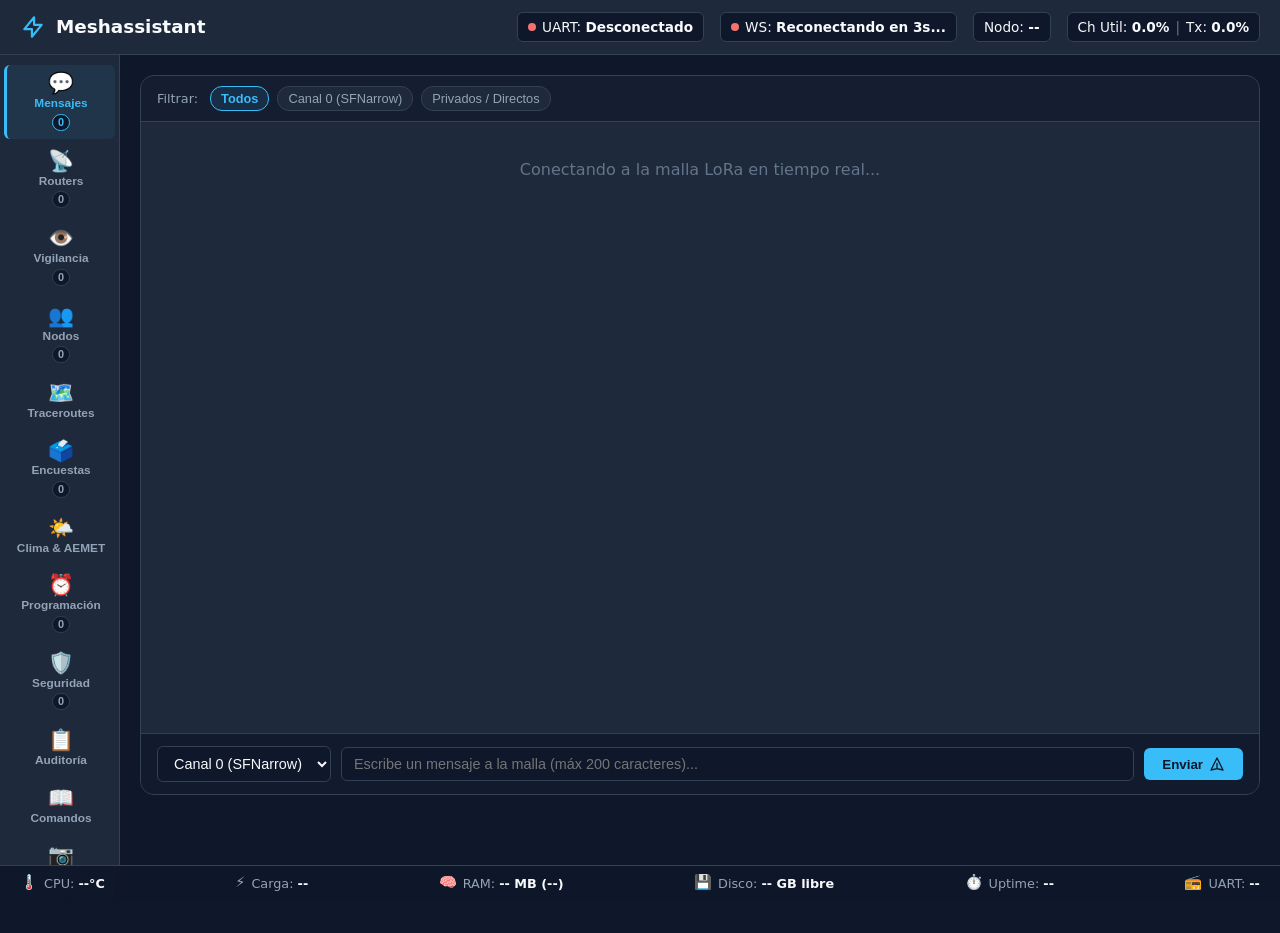
==== commit 568e7e46: "feat: captura selectiva de tráfico LoRa (packet sniffer) y visor hex en panel web - Añadir tablas ca" ====
--- a/web/index.html
+++ b/web/index.html
@@ -110,6 +110,11 @@
         <span class="tab-icon">📖</span>
         <span class="tab-label">Comandos</span>
       </button>
+      <button class="tab-btn" data-tab="capture" title="📷 Capturas">
+        <span class="tab-icon">📷</span>
+        <span class="tab-label">Cap.</span>
+        <span class="badge-count" id="count-captured">0</span>
+      </button>
     </nav>
 
   <!-- ==========================================================================
@@ -219,7 +224,8 @@
         <table>
           <thead>
             <tr>
-              <th style="width: 40px; cursor: pointer;" class="sort-header" data-sort="is_favorite">⭐</th>
+              <th style="width: 35px; cursor: pointer; text-align: center;" class="sort-header" data-sort="is_favorite" title="Favoritos">⭐</th>
+              <th style="width: 35px; cursor: pointer; text-align: center;" class="sort-header" data-sort="is_watched" title="Vigilados">👁️</th>
               <th style="cursor: pointer;" class="sort-header" data-sort="name">Nombre / Alias <span class="sort-arrow">↕</span></th>
               <th style="cursor: pointer;" class="sort-header" data-sort="short_name">Corto <span class="sort-arrow">↕</span></th>
               <th style="cursor: pointer;" class="sort-header" data-sort="id">ID Hex <span class="sort-arrow">↕</span></th>
@@ -231,12 +237,12 @@
               <th style="cursor: pointer;" class="sort-header" data-sort="traces_detected">Traces <span class="sort-arrow">↕</span></th>
               <th style="cursor: pointer;" class="sort-header" data-sort="last_heard">Última Señal <span class="sort-arrow">↕</span></th>
               <th style="cursor: pointer;" class="sort-header" data-sort="created_at">Primera Vez <span class="sort-arrow">↕</span></th>
-              <th style="width: 140px;">Acciones</th>
+              <th style="width: 120px; text-align: center;">Acciones</th>
             </tr>
           </thead>
           <tbody id="nodes-tbody">
             <tr>
-              <td colspan="13" style="text-align: center; color: var(--text-dim); padding: 20px;">Cargando lista de nodos...</td>
+              <td colspan="14" style="text-align: center; color: var(--text-dim); padding: 20px;">Cargando lista de nodos...</td>
             </tr>
           </tbody>
         </table>
@@ -694,7 +700,12 @@
           <h2 style="font-size: 1.2rem;">Control Anti-Abuso y Bloqueos de Nodos</h2>
           <p style="font-size: 0.85rem; color: var(--text-dim); margin-top: 2px;">Protección contra saturación de la malla LoRa y gestión de listas negras</p>
         </div>
-        <button class="btn-secondary" id="btn-refresh-security">Actualizar Listas</button>
+        <div style="display: flex; gap: 8px; flex-wrap: wrap;">
+          <button class="btn-secondary" id="btn-refresh-security">Actualizar Listas</button>
+          <button class="btn-secondary" id="btn-reset-security-stats" style="color: var(--danger); border-color: rgba(239, 68, 68, 0.4);" title="Reiniciar el historial de alertas y estadísticas de seguridad">
+            🗑️ Reiniciar Estadísticas
+          </button>
+        </div>
       </div>
 
       <!-- Tabla de Nodos Auto-reportados por Mala Praxis (Vigilancia) -->
@@ -846,6 +857,167 @@
       <div id="commands-container"></div>
     </section>
 
+    <!-- Pestaña 10: Captura Selectiva de Tráfico LoRa (Sniffer) -->
+    <section id="pane-capture" class="tab-pane">
+      <div class="card" style="margin-bottom: 20px;">
+        <div style="display: flex; justify-content: space-between; align-items: center; flex-wrap: wrap; gap: 12px;">
+          <div>
+            <h2 style="font-size: 1.2rem; font-weight: 700; margin-bottom: 4px; display: flex; align-items: center; gap: 8px;">
+              <span>📷</span> Captura Selectiva de Tráfico LoRa (Sniffer)
+            </h2>
+            <p style="font-size: 0.85rem; color: var(--text-dim); margin-top: 2px;">
+              Monitoreo granular de paquetes unicast, administración remota (PKI) y tráfico cifrado hacia routers y nodos específicos.
+            </p>
+          </div>
+          <div style="display: flex; gap: 8px; flex-wrap: wrap;">
+            <button class="btn-secondary" id="btn-refresh-captures">🔄 Actualizar</button>
+            <button class="btn-secondary" id="btn-toggle-capture-form">➕ Nueva Regla</button>
+            <button class="btn-secondary" id="btn-clear-captures" style="color: var(--danger); border-color: rgba(239, 68, 68, 0.4);" title="Vaciar todos los paquetes capturados">
+              🗑️ Limpiar Capturas
+            </button>
+          </div>
+        </div>
+      </div>
+
+      <!-- Tarjeta Formulario: Nueva Regla de Monitorización -->
+      <div class="card" id="card-capture-form" style="margin-bottom: 20px; display: none;">
+        <div class="card-header" style="border-bottom: 1px solid var(--border-color); padding-bottom: 10px; margin-bottom: 14px;">
+          <h3 style="font-size: 1rem; font-weight: 600; display: flex; align-items: center; gap: 6px;">
+            <span>⚙️</span> Configurar Criterio de Guardado
+          </h3>
+          <span style="font-size: 0.8rem; color: var(--text-muted);">Al menos un nodo (Origen o Destino) debe estar definido</span>
+        </div>
+        <form id="form-capture-rule" style="display: flex; flex-direction: column; gap: 14px;">
+          <div style="display: grid; grid-template-columns: repeat(auto-fit, minmax(240px, 1fr)); gap: 16px;">
+            <!-- Destino (to) -->
+            <div>
+              <label style="font-size: 0.85rem; font-weight: 600; color: var(--text-main); display: block; margin-bottom: 6px;">
+                🎯 Destino (to):
+              </label>
+              <input type="text" id="capture-input-to" list="capture-nodes-datalist" placeholder="Escribe ID o nombre del nodo (ej. !150dbd0f)..." class="input-custom" style="width: 100%;">
+              <span style="font-size: 0.75rem; color: var(--text-muted);">Filtro principal para vigilar tráfico hacia un router o nodo</span>
+            </div>
+
+            <!-- Origen (from) -->
+            <div>
+              <label style="font-size: 0.85rem; font-weight: 600; color: var(--text-main); display: block; margin-bottom: 6px;">
+                📡 Origen (from):
+              </label>
+              <input type="text" id="capture-input-from" list="capture-nodes-datalist" placeholder="Escribe ID o nombre del emisor..." class="input-custom" style="width: 100%;">
+              <span style="font-size: 0.75rem; color: var(--text-muted);">Filtra paquetes enviados por un nodo concreto</span>
+            </div>
+
+            <!-- Canal -->
+            <div>
+              <label style="font-size: 0.85rem; font-weight: 600; color: var(--text-main); display: block; margin-bottom: 6px;">
+                📻 Canal de Radio:
+              </label>
+              <select id="capture-select-channel" class="select-custom" style="width: 100%;">
+                <option value="all">🌐 Todos / Cualquier canal</option>
+                <option value="admin_pki">🔐 Admin Remota (PKI / Canal 0 Directo)</option>
+              </select>
+              <span style="font-size: 0.75rem; color: var(--text-muted);">Unicast en Ch 0 suele ser administración remota PKI</span>
+            </div>
+
+            <!-- Tipo de Payload -->
+            <div>
+              <label style="font-size: 0.85rem; font-weight: 600; color: var(--text-main); display: block; margin-bottom: 6px;">
+                📦 Modo de Guardado del Payload:
+              </label>
+              <select id="capture-payload-mode" class="select-custom" style="width: 100%;">
+                <option value="full_encrypted">📦 Payload completo cifrado (Hex/Binario)</option>
+                <option value="text_if_available">📝 Texto plano (si viene descifrado)</option>
+              </select>
+              <span id="capture-payload-note" style="font-size: 0.75rem; color: var(--text-muted);">En Admin Remota se guarda siempre el payload completo</span>
+            </div>
+          </div>
+
+          <!-- Opciones Adicionales -->
+          <div style="display: flex; align-items: center; justify-content: space-between; flex-wrap: wrap; gap: 12px; padding-top: 6px; border-top: 1px solid rgba(255,255,255,0.05);">
+            <div style="display: flex; gap: 18px; align-items: center; flex-wrap: wrap;">
+              <label style="display: flex; align-items: center; gap: 6px; font-size: 0.85rem; cursor: pointer;">
+                <input type="checkbox" id="capture-check-encrypted">
+                <span>🔒 Solo paquetes cifrados</span>
+              </label>
+              <div style="display: flex; align-items: center; gap: 6px;">
+                <span style="font-size: 0.85rem; color: var(--text-muted);">Etiqueta:</span>
+                <input type="text" id="capture-input-name" placeholder="Ej: Vigilancia Router 1" class="input-custom" style="width: 200px; padding: 4px 8px; font-size: 0.8rem;">
+              </div>
+            </div>
+
+            <div style="display: flex; gap: 8px;">
+              <button type="button" class="btn-secondary" id="btn-cancel-capture-form">Cancelar</button>
+              <button type="submit" class="btn-primary" id="btn-save-capture-rule">💾 Guardar Criterio</button>
+            </div>
+          </div>
+        </form>
+        <!-- Datalist compartido para autocompletar nodos -->
+        <datalist id="capture-nodes-datalist"></datalist>
+      </div>
+
+      <!-- Tarjeta: Reglas Activas de Monitorización -->
+      <div class="card" style="margin-bottom: 20px;">
+        <div class="card-header" style="display: flex; justify-content: space-between; align-items: center;">
+          <h3 style="font-size: 0.95rem; font-weight: 600; display: flex; align-items: center; gap: 6px;">
+            <span>🛡️</span> Reglas de Captura Activas
+            <span class="badge" id="badge-rules-count" style="margin-left: 6px;">0</span>
+          </h3>
+        </div>
+        <div id="capture-rules-container" style="display: flex; gap: 10px; flex-wrap: wrap; margin-top: 10px;">
+          <div style="color: var(--text-muted); font-size: 0.85rem;">No hay reglas de captura configuradas. Pulsa en <em>➕ Nueva Regla</em> para añadir una.</div>
+        </div>
+      </div>
+
+      <!-- Tarjeta: Tabla de Paquetes Capturados -->
+      <div class="card">
+        <div style="display: flex; justify-content: space-between; align-items: center; flex-wrap: wrap; gap: 12px; margin-bottom: 14px;">
+          <div style="display: flex; align-items: center; gap: 10px;">
+            <h3 style="font-size: 1rem; font-weight: 700; display: flex; align-items: center; gap: 6px;">
+              <span>📥</span> Registro de Tráfico Capturado
+            </h3>
+            <span class="badge badge-ch0" id="badge-captured-total">0 paquetes</span>
+          </div>
+
+          <!-- Filtros de la tabla -->
+          <div style="display: flex; gap: 8px; align-items: center; flex-wrap: wrap;">
+            <input type="text" id="filter-captured-search" placeholder="🔍 Filtrar por nodo..." class="input-custom" style="width: 180px; padding: 6px 10px; font-size: 0.82rem;">
+            <select id="filter-captured-type" class="select-custom" style="padding: 6px 10px; font-size: 0.82rem;">
+              <option value="all">Todos los tipos</option>
+              <option value="admin_pki">🔐 Solo Admin PKI</option>
+              <option value="encrypted">🔒 Solo Cifrados</option>
+              <option value="plain">🔓 Solo Texto/Plano</option>
+            </select>
+          </div>
+        </div>
+
+        <div class="table-responsive">
+          <table class="data-table" id="table-captured-packets">
+            <thead>
+              <tr>
+                <th>Hora</th>
+                <th>Origen (from)</th>
+                <th>Destino (to)</th>
+                <th>Canal</th>
+                <th>Cifrado</th>
+                <th>Routing</th>
+                <th>Flags</th>
+                <th>Señal</th>
+                <th>Tamaño</th>
+                <th>Acción</th>
+              </tr>
+            </thead>
+            <tbody id="tbody-captured-packets">
+              <tr>
+                <td colspan="10" style="text-align: center; color: var(--text-muted); padding: 24px;">
+                  No hay paquetes capturados todavía. Las tramas que coincidan con tus reglas aparecerán aquí en tiempo real.
+                </td>
+              </tr>
+            </tbody>
+          </table>
+        </div>
+      </div>
+    </section>
+
   </main>
   </div> <!-- .app-layout -->
 
@@ -922,9 +1094,59 @@
     </div>
   </div>
 
+  <!-- Modal: Inspección de Payload y Metadatos de Paquete Capturado -->
+  <div id="modal-packet-inspect" class="modal" style="display: none;">
+    <div class="modal-content card" style="max-width: 680px; max-height: 90vh; overflow-y: auto;">
+      <div class="card-header" style="display: flex; justify-content: space-between; align-items: center;">
+        <span style="font-weight: 700; font-size: 1.1rem; display: flex; align-items: center; gap: 6px;">
+          <span>🔍</span> Inspección de Paquete de Radio LoRa
+        </span>
+        <button class="btn-secondary" id="btn-close-inspect-modal" style="padding: 2px 8px;">✕</button>
+      </div>
+
+      <div id="packet-inspect-body" style="margin-top: 14px; display: flex; flex-direction: column; gap: 14px;">
+        <!-- Cabecera y Metadatos en Grid -->
+        <div style="display: grid; grid-template-columns: repeat(auto-fit, minmax(140px, 1fr)); gap: 10px; background: var(--bg-input); padding: 12px; border-radius: var(--radius-sm); font-size: 0.82rem;">
+          <div><strong style="color: var(--text-muted);">Hora:</strong> <span id="insp-time">--</span></div>
+          <div><strong style="color: var(--text-muted);">Packet ID:</strong> <span id="insp-id">--</span></div>
+          <div><strong style="color: var(--text-muted);">Origen:</strong> <span id="insp-from">--</span></div>
+          <div><strong style="color: var(--text-muted);">Destino:</strong> <span id="insp-to">--</span></div>
+          <div><strong style="color: var(--text-muted);">Canal:</strong> <span id="insp-channel">--</span></div>
+          <div><strong style="color: var(--text-muted);">Cifrado:</strong> <span id="insp-encrypted">--</span></div>
+          <div><strong style="color: var(--text-muted);">Next Hop:</strong> <span id="insp-next-hop">--</span></div>
+          <div><strong style="color: var(--text-muted);">Relay:</strong> <span id="insp-relay">--</span></div>
+          <div><strong style="color: var(--text-muted);">Want ACK:</strong> <span id="insp-ack">--</span></div>
+          <div><strong style="color: var(--text-muted);">Saltos:</strong> <span id="insp-hops">--</span></div>
+          <div><strong style="color: var(--text-muted);">SNR / RSSI:</strong> <span id="insp-signal">--</span></div>
+          <div><strong style="color: var(--text-muted);">Tamaño:</strong> <span id="insp-size">--</span></div>
+        </div>
+
+        <!-- Texto Plano (si vino descifrado) -->
+        <div id="insp-text-container" style="display: none;">
+          <strong style="font-size: 0.85rem; color: var(--text-main);">📝 Texto Descifrado:</strong>
+          <div id="insp-text-content" style="margin-top: 4px; padding: 10px; background: var(--bg-input); border-radius: var(--radius-sm); font-size: 0.9rem; font-family: monospace; white-space: pre-wrap; color: var(--success); border-left: 3px solid var(--success);"></div>
+        </div>
+
+        <!-- Volcado Hexadecimal Completo -->
+        <div>
+          <div style="display: flex; justify-content: space-between; align-items: center; margin-bottom: 6px;">
+            <strong style="font-size: 0.85rem; color: var(--text-main);">📦 Payload Completo (Hex Dump):</strong>
+            <button class="btn-secondary" id="btn-copy-inspect-hex" style="font-size: 0.75rem; padding: 3px 8px;">📋 Copiar Hex</button>
+          </div>
+          <div id="insp-hex-content" style="font-family: monospace; font-size: 0.8rem; background: #0c1017; color: #38bdf8; padding: 12px; border-radius: var(--radius-sm); overflow-x: auto; max-height: 220px; border: 1px solid var(--border-color); white-space: pre-wrap; word-break: break-all; line-height: 1.4;">
+          </div>
+        </div>
+      </div>
+
+      <div style="display: flex; justify-content: flex-end; margin-top: 16px;">
+        <button class="btn-secondary" id="btn-close-inspect-modal-bottom">Cerrar</button>
+      </div>
+    </div>
+  </div>
+
   <!-- Contenedor de Alertas Toast -->
   <div id="toast-container"></div>
 
-  <script src="app.js?v=3.1"></script>
+  <script src="app.js?v=3.2"></script>
 </body>
 </html>
--- a/web/style.css
+++ b/web/style.css
@@ -509,12 +509,28 @@
   font-weight: 600;
 }
 
-.card .btn-secondary,
+.card-actions {
+  margin-top: auto;
+  display: flex;
+  flex-direction: column;
+  gap: 6px;
+  width: 100%;
+}
+
+.card-actions-row {
+  display: flex;
+  gap: 6px;
+  width: 100%;
+}
+
 .card-action-btn {
-  margin-top: auto !important;
-  width: 100%;
   font-weight: 600;
-}
+  display: inline-flex;
+  align-items: center;
+  justify-content: center;
+  gap: 4px;
+}
+
 
 /* ==========================================================================
    Nodes Table
@@ -560,6 +576,27 @@
 
 .star-btn.fav {
   color: var(--warning);
+}
+
+.watch-btn {
+  background: transparent;
+  border: none;
+  cursor: pointer;
+  font-size: 1.05rem;
+  opacity: 0.35;
+  transition: opacity 0.15s, transform 0.15s;
+  padding: 0;
+  line-height: 1;
+}
+
+.watch-btn:hover {
+  opacity: 0.85;
+  transform: scale(1.15);
+}
+
+.watch-btn.watched {
+  opacity: 1;
+  filter: drop-shadow(0 0 4px rgba(59, 130, 246, 0.6));
 }
 
 /* ==========================================================================
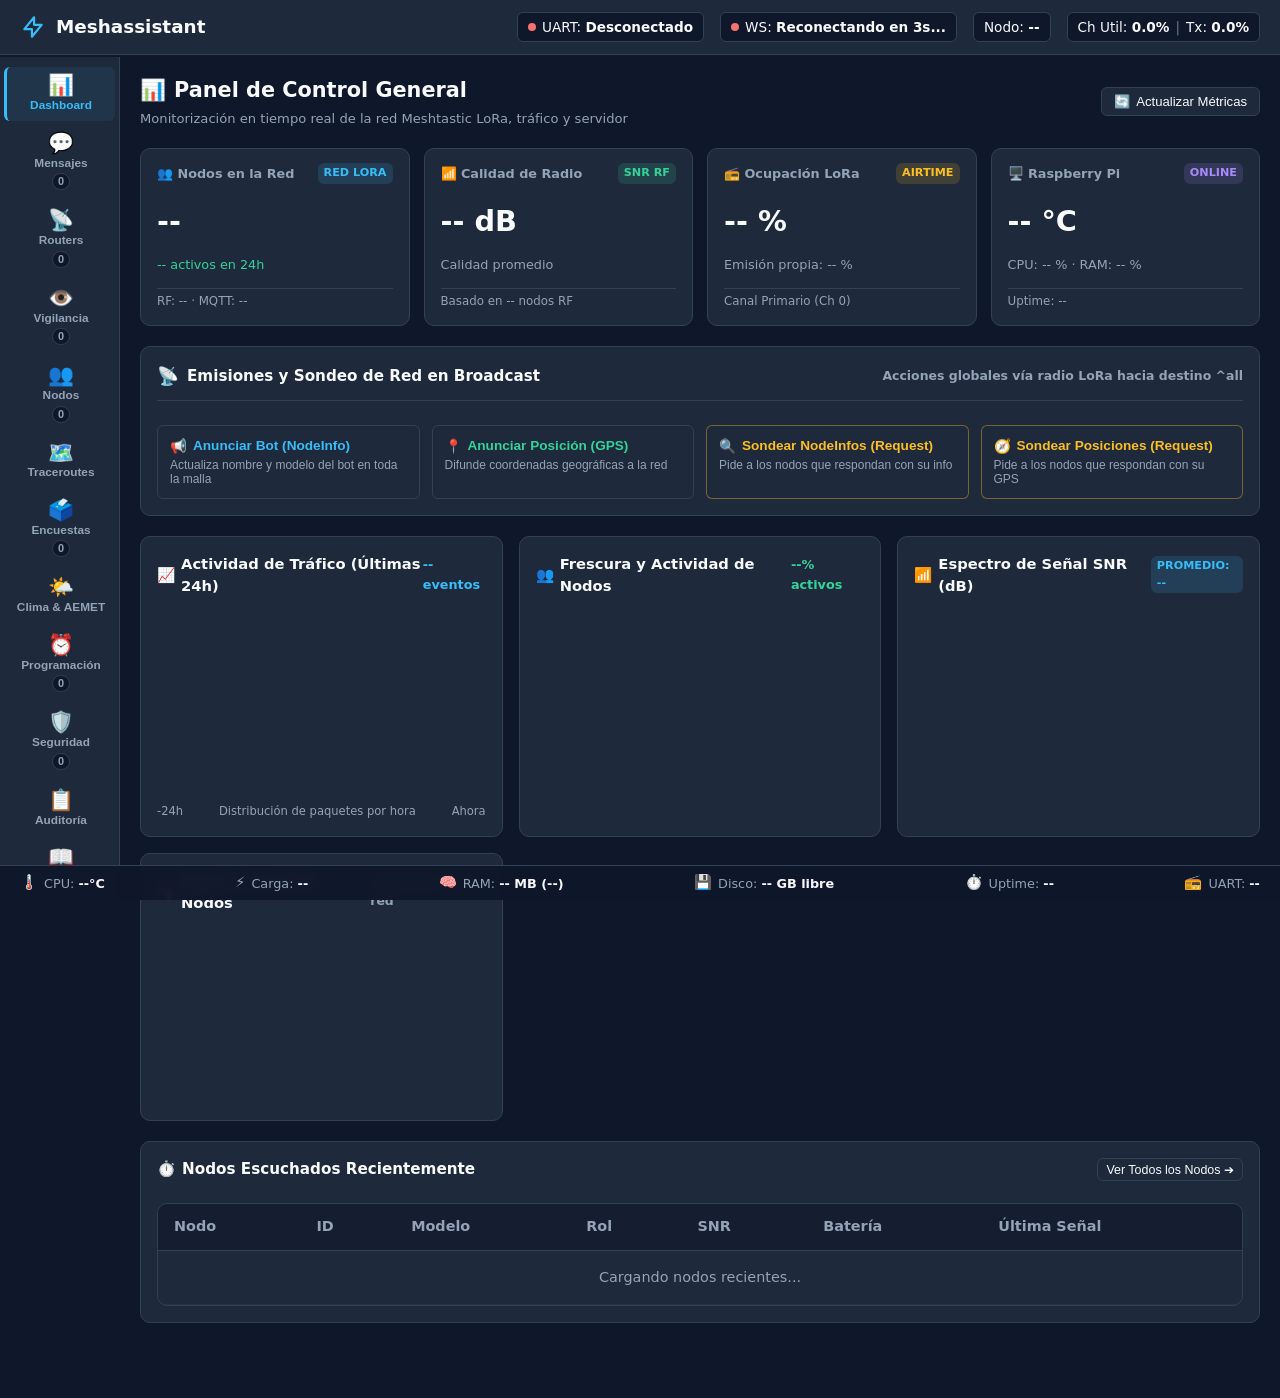
==== commit 1398cab7: "feat(web): panel general Dashboard, gráficas offline y controles broadcast LoRa con salvaguardas - A" ====
--- a/web/index.html
+++ b/web/index.html
@@ -59,7 +59,11 @@
          Barra Lateral de Navegación
          ========================================================================== -->
     <nav class="tabs" aria-label="Navegación principal">
-      <button class="tab-btn active" data-tab="chat" title="💬 Mensajes">
+      <button class="tab-btn active" data-tab="dashboard" title="📊 Dashboard">
+        <span class="tab-icon">📊</span>
+        <span class="tab-label">Dashboard</span>
+      </button>
+      <button class="tab-btn" data-tab="chat" title="💬 Mensajes">
         <span class="tab-icon">💬</span>
         <span class="tab-label">Mensajes</span>
         <span class="badge-count" id="count-msgs">0</span>
@@ -122,8 +126,230 @@
        ========================================================================== -->
   <main>
 
+    <!-- Pestaña 0: Dashboard General -->
+    <section id="pane-dashboard" class="tab-pane active">
+      <div style="display: flex; justify-content: space-between; align-items: center; margin-bottom: 20px; flex-wrap: wrap; gap: 12px;">
+        <div>
+          <h2 style="font-size: 1.3rem; font-weight: 700; display: flex; align-items: center; gap: 8px;">
+            <span>📊</span> Panel de Control General
+          </h2>
+          <div style="font-size: 0.82rem; color: var(--text-muted); margin-top: 2px;">
+            Monitorización en tiempo real de la red Meshtastic LoRa, tráfico y servidor
+          </div>
+        </div>
+        <div style="display: flex; gap: 10px; align-items: center;">
+          <button class="btn-secondary" id="btn-refresh-dashboard" style="display: flex; align-items: center; gap: 6px; font-size: 0.82rem; padding: 6px 12px; cursor: pointer;">
+            <span>🔄</span> Actualizar Métricas
+          </button>
+        </div>
+      </div>
+
+      <!-- Fila 1: KPIs Principales -->
+      <div style="display: grid; grid-template-columns: repeat(auto-fit, minmax(220px, 1fr)); gap: 14px; margin-bottom: 20px;">
+        <!-- KPI 1: Nodos -->
+        <div class="card" style="padding: 14px 16px;">
+          <div style="display: flex; justify-content: space-between; align-items: center; color: var(--text-muted); font-size: 0.8rem; font-weight: 600;">
+            <span>👥 Nodos en la Red</span>
+            <span class="badge" style="background: rgba(56, 189, 248, 0.15); color: #38bdf8;">Red LoRa</span>
+          </div>
+          <div style="font-size: 1.8rem; font-weight: 700; color: var(--text-main); margin: 6px 0 2px 0;" id="dash-kpi-nodes-total">--</div>
+          <div style="font-size: 0.8rem; color: var(--success); font-weight: 500;" id="dash-kpi-nodes-active">
+            -- activos en 24h
+          </div>
+          <div style="font-size: 0.74rem; color: var(--text-muted); margin-top: 4px; border-top: 1px solid var(--border-color); padding-top: 4px;" id="dash-kpi-nodes-sub">
+            RF: -- · MQTT: --
+          </div>
+        </div>
+
+        <!-- KPI 2: Calidad de Señal SNR -->
+        <div class="card" style="padding: 14px 16px;">
+          <div style="display: flex; justify-content: space-between; align-items: center; color: var(--text-muted); font-size: 0.8rem; font-weight: 600;">
+            <span>📶 Calidad de Radio</span>
+            <span class="badge" style="background: rgba(52, 211, 153, 0.15); color: #34d399;">SNR RF</span>
+          </div>
+          <div style="font-size: 1.8rem; font-weight: 700; color: var(--text-main); margin: 6px 0 2px 0;" id="dash-kpi-snr-avg">-- dB</div>
+          <div style="font-size: 0.8rem; color: var(--text-muted);" id="dash-kpi-snr-quality">
+            Calidad promedio
+          </div>
+          <div style="font-size: 0.74rem; color: var(--text-muted); margin-top: 4px; border-top: 1px solid var(--border-color); padding-top: 4px;" id="dash-kpi-snr-count">
+            Basado en -- nodos RF
+          </div>
+        </div>
+
+        <!-- KPI 3: Ocupación del Canal LoRa -->
+        <div class="card" style="padding: 14px 16px;">
+          <div style="display: flex; justify-content: space-between; align-items: center; color: var(--text-muted); font-size: 0.8rem; font-weight: 600;">
+            <span>📻 Ocupación LoRa</span>
+            <span class="badge" style="background: rgba(251, 191, 36, 0.15); color: #fbbf24;">Airtime</span>
+          </div>
+          <div style="font-size: 1.8rem; font-weight: 700; color: var(--text-main); margin: 6px 0 2px 0;" id="dash-kpi-chan-util">-- %</div>
+          <div style="font-size: 0.8rem; color: var(--text-muted);" id="dash-kpi-chan-tx">
+            Emisión propia: -- %
+          </div>
+          <div style="font-size: 0.74rem; color: var(--text-muted); margin-top: 4px; border-top: 1px solid var(--border-color); padding-top: 4px;">
+            Canal Primario (Ch 0)
+          </div>
+        </div>
+
+        <!-- KPI 4: Servidor RPi Zero 2W -->
+        <div class="card" style="padding: 14px 16px;">
+          <div style="display: flex; justify-content: space-between; align-items: center; color: var(--text-muted); font-size: 0.8rem; font-weight: 600;">
+            <span>🖥️ Raspberry Pi</span>
+            <span class="badge" style="background: rgba(167, 139, 250, 0.15); color: #a78bfa;" id="dash-kpi-rpi-badge">Online</span>
+          </div>
+          <div style="font-size: 1.8rem; font-weight: 700; color: var(--text-main); margin: 6px 0 2px 0;" id="dash-kpi-rpi-temp">-- °C</div>
+          <div style="font-size: 0.8rem; color: var(--text-muted);" id="dash-kpi-rpi-cpu">
+            CPU: -- % · RAM: -- %
+          </div>
+          <div style="font-size: 0.74rem; color: var(--text-muted); margin-top: 4px; border-top: 1px solid var(--border-color); padding-top: 4px;" id="dash-kpi-rpi-uptime">
+            Uptime: --
+          </div>
+        </div>
+      </div>
+
+      <!-- Fila 2: Control de Emisiones LoRa (Acciones Broadcast) -->
+      <div class="card" style="margin-bottom: 20px;">
+        <div class="card-header" style="display: flex; justify-content: space-between; align-items: center; border-bottom: 1px solid var(--border-color); padding-bottom: 10px; margin-bottom: 14px;">
+          <div style="display: flex; align-items: center; gap: 8px;">
+            <span style="font-size: 1.1rem;">📡</span>
+            <strong style="font-size: 0.95rem;">Emisiones y Sondeo de Red en Broadcast</strong>
+          </div>
+          <span style="font-size: 0.78rem; color: var(--text-muted);">Acciones globales vía radio LoRa hacia destino ^all</span>
+        </div>
+
+        <div style="display: grid; grid-template-columns: repeat(auto-fit, minmax(220px, 1fr)); gap: 12px;">
+          <!-- Anunciar NodeInfo (Seguro) -->
+          <button class="btn-secondary dash-action-btn" id="btn-broadcast-announce-node" style="display: flex; flex-direction: column; align-items: flex-start; padding: 12px; gap: 4px; text-align: left; cursor: pointer;" title="Emite un paquete broadcast con la identidad y configuración del bot">
+            <div style="display: flex; align-items: center; gap: 6px; font-weight: 600; color: var(--primary);">
+              <span>📢</span> <span class="bc-btn-label">Anunciar Bot (NodeInfo)</span>
+            </div>
+            <span style="font-size: 0.75rem; color: var(--text-muted);">Actualiza nombre y modelo del bot en toda la malla</span>
+          </button>
+
+          <!-- Anunciar Posición (Seguro) -->
+          <button class="btn-secondary dash-action-btn" id="btn-broadcast-announce-pos" style="display: flex; flex-direction: column; align-items: flex-start; padding: 12px; gap: 4px; text-align: left; cursor: pointer;" title="Emite un paquete broadcast con las coordenadas GPS del bot">
+            <div style="display: flex; align-items: center; gap: 6px; font-weight: 600; color: var(--success);">
+              <span>📍</span> <span class="bc-btn-label">Anunciar Posición (GPS)</span>
+            </div>
+            <span style="font-size: 0.75rem; color: var(--text-muted);">Difunde coordenadas geográficas a la red</span>
+          </button>
+
+          <!-- Solicitar NodeInfos (Sondeo con aviso) -->
+          <button class="btn-secondary dash-action-btn" id="btn-broadcast-req-node" style="display: flex; flex-direction: column; align-items: flex-start; padding: 12px; gap: 4px; text-align: left; border-color: rgba(251, 191, 36, 0.4); cursor: pointer;" title="Solicita a todos los nodos que devuelvan su NodeInfo (Usa con cautela)">
+            <div style="display: flex; align-items: center; gap: 6px; font-weight: 600; color: var(--warning);">
+              <span>🔍</span> <span class="bc-btn-label">Sondear NodeInfos (Request)</span>
+            </div>
+            <span style="font-size: 0.75rem; color: var(--text-muted);">Pide a los nodos que respondan con su info</span>
+          </button>
+
+          <!-- Solicitar Posiciones (Sondeo con aviso) -->
+          <button class="btn-secondary dash-action-btn" id="btn-broadcast-req-pos" style="display: flex; flex-direction: column; align-items: flex-start; padding: 12px; gap: 4px; text-align: left; border-color: rgba(251, 191, 36, 0.4); cursor: pointer;" title="Solicita a todos los nodos que devuelvan sus coordenadas GPS (Usa con cautela)">
+            <div style="display: flex; align-items: center; gap: 6px; font-weight: 600; color: var(--warning);">
+              <span>🧭</span> <span class="bc-btn-label">Sondear Posiciones (Request)</span>
+            </div>
+            <span style="font-size: 0.75rem; color: var(--text-muted);">Pide a los nodos que respondan con su GPS</span>
+          </button>
+        </div>
+      </div>
+
+      <!-- Fila 3: Grid de Gráficas 100% Offline (SVG) -->
+      <div style="display: grid; grid-template-columns: repeat(auto-fit, minmax(340px, 1fr)); gap: 16px; margin-bottom: 20px;">
+        <!-- Gráfica 1: Actividad de Tráfico 24h -->
+        <div class="card" style="padding: 16px;">
+          <div class="card-header" style="display: flex; justify-content: space-between; align-items: center; margin-bottom: 10px;">
+            <strong style="font-size: 0.92rem; display: flex; align-items: center; gap: 6px;">
+              <span>📈</span> Actividad de Tráfico (Últimas 24h)
+            </strong>
+            <span id="dash-traffic-total" style="font-size: 0.8rem; color: var(--primary); font-weight: 600;">-- eventos</span>
+          </div>
+          <div id="dash-chart-traffic-container" style="width: 100%; height: 170px; position: relative;">
+            <!-- SVG generado en app.js -->
+          </div>
+          <div style="display: flex; justify-content: space-between; font-size: 0.72rem; color: var(--text-muted); margin-top: 6px;">
+            <span>-24h</span>
+            <span>Distribución de paquetes por hora</span>
+            <span>Ahora</span>
+          </div>
+        </div>
+
+        <!-- Gráfica 2: Estado y Frescura de Nodos (Donut SVG) -->
+        <div class="card" style="padding: 16px;">
+          <div class="card-header" style="display: flex; justify-content: space-between; align-items: center; margin-bottom: 10px;">
+            <strong style="font-size: 0.92rem; display: flex; align-items: center; gap: 6px;">
+              <span>👥</span> Frescura y Actividad de Nodos
+            </strong>
+            <span id="dash-nodes-active-pct" style="font-size: 0.8rem; color: var(--success); font-weight: 600;">--% activos</span>
+          </div>
+          <div style="display: flex; align-items: center; justify-content: space-around; gap: 12px; height: 170px;">
+            <div id="dash-chart-donut-container" style="width: 140px; height: 140px; flex-shrink: 0;">
+              <!-- SVG Donut generado en app.js -->
+            </div>
+            <div id="dash-donut-legend" style="display: flex; flex-direction: column; gap: 6px; font-size: 0.78rem; flex-grow: 1;">
+              <!-- Leyenda con cantidades y colores -->
+            </div>
+          </div>
+        </div>
+
+        <!-- Gráfica 3: Calidad de Señal SNR (Histograma SVG) -->
+        <div class="card" style="padding: 16px;">
+          <div class="card-header" style="display: flex; justify-content: space-between; align-items: center; margin-bottom: 10px;">
+            <strong style="font-size: 0.92rem; display: flex; align-items: center; gap: 6px;">
+              <span>📶</span> Espectro de Señal SNR (dB)
+            </strong>
+            <span id="dash-snr-badge" class="badge" style="background: rgba(56, 189, 248, 0.15); color: #38bdf8;">Promedio: --</span>
+          </div>
+          <div id="dash-chart-snr-container" style="width: 100%; height: 170px; position: relative;">
+            <!-- Histograma SVG generado en app.js -->
+          </div>
+        </div>
+
+        <!-- Gráfica 4: Roles y Tipos en la Red -->
+        <div class="card" style="padding: 16px;">
+          <div class="card-header" style="display: flex; justify-content: space-between; align-items: center; margin-bottom: 10px;">
+            <strong style="font-size: 0.92rem; display: flex; align-items: center; gap: 6px;">
+              <span>🏷️</span> Roles y Tipos de Nodos
+            </strong>
+            <span style="font-size: 0.78rem; color: var(--text-muted);">Topología de red</span>
+          </div>
+          <div id="dash-chart-roles-container" style="width: 100%; height: 170px; overflow-y: auto; display: flex; flex-direction: column; gap: 8px; justify-content: center;">
+            <!-- Barras de Roles en app.js -->
+          </div>
+        </div>
+      </div>
+
+      <!-- Fila 4: Nodos Recientes -->
+      <div class="card" style="padding: 16px; margin-bottom: 20px;">
+        <div class="card-header" style="display: flex; justify-content: space-between; align-items: center; margin-bottom: 12px;">
+          <strong style="font-size: 0.95rem; display: flex; align-items: center; gap: 6px;">
+            <span>⏱️</span> Nodos Escuchados Recientemente
+          </strong>
+          <button class="btn-secondary" style="font-size: 0.78rem; padding: 3px 8px; cursor: pointer;" onclick="dashboard.switchTab('nodes')">
+            Ver Todos los Nodos ➔
+          </button>
+        </div>
+        <div class="table-container" style="max-height: 250px;">
+          <table class="table-custom">
+            <thead>
+              <tr>
+                <th>Nodo</th>
+                <th>ID</th>
+                <th>Modelo</th>
+                <th>Rol</th>
+                <th>SNR</th>
+                <th>Batería</th>
+                <th>Última Señal</th>
+              </tr>
+            </thead>
+            <tbody id="dash-tbody-recent-nodes">
+              <tr><td colspan="7" style="text-align: center; color: var(--text-muted); padding: 16px;">Cargando nodos recientes...</td></tr>
+            </tbody>
+          </table>
+        </div>
+      </div>
+    </section>
+
     <!-- Pestaña 1: Live Chat -->
-    <section id="pane-chat" class="tab-pane active">
+    <section id="pane-chat" class="tab-pane">
       <div class="chat-container">
         <!-- Filtro rápido de canales -->
         <div class="chat-filter-bar" id="chat-filters-wrap">
@@ -882,12 +1108,13 @@
       <!-- Tarjeta Formulario: Nueva Regla de Monitorización -->
       <div class="card" id="card-capture-form" style="margin-bottom: 20px; display: none;">
         <div class="card-header" style="border-bottom: 1px solid var(--border-color); padding-bottom: 10px; margin-bottom: 14px;">
-          <h3 style="font-size: 1rem; font-weight: 600; display: flex; align-items: center; gap: 6px;">
+          <h3 id="capture-form-title" style="font-size: 1rem; font-weight: 600; display: flex; align-items: center; gap: 6px;">
             <span>⚙️</span> Configurar Criterio de Guardado
           </h3>
           <span style="font-size: 0.8rem; color: var(--text-muted);">Al menos un nodo (Origen o Destino) debe estar definido</span>
         </div>
         <form id="form-capture-rule" style="display: flex; flex-direction: column; gap: 14px;">
+          <input type="hidden" id="capture-rule-id" value="">
           <div style="display: grid; grid-template-columns: repeat(auto-fit, minmax(240px, 1fr)); gap: 16px;">
             <!-- Destino (to) -->
             <div>
@@ -1121,6 +1348,15 @@
           <div><strong style="color: var(--text-muted);">Tamaño:</strong> <span id="insp-size">--</span></div>
         </div>
 
+        <!-- Nota / Observación del Operador -->
+        <div id="insp-note-container" style="display: none;">
+          <div style="display: flex; justify-content: space-between; align-items: center; margin-bottom: 4px;">
+            <strong style="font-size: 0.85rem; color: var(--text-main);">📌 Nota del Operador:</strong>
+            <button class="btn-secondary" id="btn-edit-note-from-inspect" style="font-size: 0.75rem; padding: 2px 7px;">✏️ Editar Nota</button>
+          </div>
+          <div id="insp-note-content" style="padding: 10px; background: rgba(56, 189, 248, 0.08); border-radius: var(--radius-sm); font-size: 0.88rem; color: #38bdf8; border-left: 3px solid #38bdf8; white-space: pre-wrap;"></div>
+        </div>
+
         <!-- Texto Plano (si vino descifrado) -->
         <div id="insp-text-container" style="display: none;">
           <strong style="font-size: 0.85rem; color: var(--text-main);">📝 Texto Descifrado:</strong>
@@ -1138,8 +1374,110 @@
         </div>
       </div>
 
-      <div style="display: flex; justify-content: flex-end; margin-top: 16px;">
+      <div style="display: flex; justify-content: space-between; align-items: center; margin-top: 16px;">
+        <button class="btn-secondary" id="btn-add-note-from-inspect-bottom" style="font-size: 0.8rem; padding: 4px 10px;">📝 Gestionar Nota</button>
         <button class="btn-secondary" id="btn-close-inspect-modal-bottom">Cerrar</button>
+      </div>
+    </div>
+  </div>
+
+  <!-- Modal: Añadir/Editar Nota de Paquete Capturado -->
+  <div id="modal-packet-note" class="modal" style="display: none;">
+    <div class="modal-content card" style="max-width: 480px;">
+      <div class="card-header" style="display: flex; justify-content: space-between; align-items: center;">
+        <span style="font-weight: 700; font-size: 1.05rem; display: flex; align-items: center; gap: 6px;">
+          <span>📝</span> Nota de Paquete Capturado
+        </span>
+        <button class="btn-secondary" id="btn-close-note-modal" style="padding: 2px 8px;">✕</button>
+      </div>
+
+      <form id="form-packet-note" style="margin-top: 14px; display: flex; flex-direction: column; gap: 12px;">
+        <input type="hidden" id="note-packet-id" value="">
+        <div style="font-size: 0.82rem; color: var(--text-muted);" id="note-packet-info">
+          Paquete #--
+        </div>
+        <div>
+          <label style="display: block; font-size: 0.85rem; font-weight: 600; margin-bottom: 6px; color: var(--text-main);">
+            Nota u Observaciones:
+          </label>
+          <textarea id="note-text-input" class="input-custom" rows="4" style="width: 100%; box-sizing: border-box; resize: vertical; font-size: 0.88rem; padding: 8px;" placeholder="Escribe aquí observaciones, sospechas o detalles sobre este paquete..."></textarea>
+        </div>
+
+        <div style="display: flex; justify-content: space-between; align-items: center; margin-top: 8px;">
+          <button type="button" class="btn-secondary" id="btn-clear-note" style="color: var(--danger, #ef4444); font-size: 0.8rem;">Borrar Nota</button>
+          <div style="display: flex; gap: 8px;">
+            <button type="button" class="btn-secondary" id="btn-cancel-note-modal">Cancelar</button>
+            <button type="submit" class="btn-primary" id="btn-save-note">💾 Guardar Nota</button>
+          </div>
+        </div>
+      </form>
+    </div>
+  </div>
+
+  <!-- Modal: Confirmar Eliminación de Paquete Capturado -->
+  <div id="modal-packet-delete" class="modal" style="display: none;">
+    <div class="modal-content card" style="max-width: 440px;">
+      <div class="card-header" style="display: flex; justify-content: space-between; align-items: center;">
+        <span style="font-weight: 700; font-size: 1.05rem; display: flex; align-items: center; gap: 6px; color: #ef4444;">
+          <span>❌</span> Eliminar Paquete Capturado
+        </span>
+        <button class="btn-secondary" id="btn-close-delete-packet-modal" style="padding: 2px 8px;">✕</button>
+      </div>
+
+      <div style="margin-top: 14px; display: flex; flex-direction: column; gap: 12px;">
+        <input type="hidden" id="delete-packet-id" value="">
+        <p style="font-size: 0.88rem; margin: 0; line-height: 1.45; color: var(--text-main);">
+          ¿Estás seguro de que deseas eliminar este paquete del registro de capturas?
+        </p>
+        <div id="delete-packet-details" style="font-size: 0.82rem; background: var(--bg-input); padding: 10px; border-radius: var(--radius-sm); border-left: 3px solid #ef4444; color: var(--text-muted); line-height: 1.5;">
+          <!-- Dinámico: ID, de -> para, hora, canal -->
+        </div>
+        <p style="font-size: 0.78rem; color: var(--text-muted); margin: 0;">
+          ⚠️ Esta acción eliminará permanentemente la trama y sus volcados de la base de datos local.
+        </p>
+
+        <div style="display: flex; justify-content: flex-end; gap: 8px; margin-top: 8px;">
+          <button type="button" class="btn-secondary" id="btn-cancel-delete-packet">Cancelar</button>
+          <button type="button" class="btn-primary" id="btn-confirm-delete-packet" style="background: #ef4444; border-color: #ef4444; color: #fff;">
+            🗑️ Eliminar Definitivamente
+          </button>
+        </div>
+      </div>
+    </div>
+  </div>
+
+  <!-- Modal: Confirmar Emisión Broadcast -->
+  <div id="modal-broadcast-confirm" class="modal" style="display: none;">
+    <div class="modal-content card" style="max-width: 480px;">
+      <div class="card-header" style="display: flex; justify-content: space-between; align-items: center;">
+        <span style="font-weight: 700; font-size: 1.05rem; display: flex; align-items: center; gap: 6px; color: var(--warning);">
+          <span>⚠️</span> <span id="modal-bc-title">Confirmar Solicitud en Broadcast</span>
+        </span>
+        <button class="btn-secondary" id="btn-close-bc-modal" style="padding: 2px 8px;">✕</button>
+      </div>
+
+      <div style="margin-top: 14px; display: flex; flex-direction: column; gap: 12px;">
+        <input type="hidden" id="bc-action-type" value="">
+        <p style="font-size: 0.88rem; margin: 0; line-height: 1.45; color: var(--text-main);" id="modal-bc-desc">
+          ¿Estás seguro de que deseas emitir esta solicitud a toda la malla LoRa?
+        </p>
+        <div style="font-size: 0.82rem; background: rgba(251, 191, 36, 0.08); border-left: 3px solid var(--warning); padding: 10px; border-radius: var(--radius-sm); color: var(--text-main); line-height: 1.45;">
+          <strong>Aviso de Red LoRa (Airtime &amp; Duty Cycle):</strong><br>
+          Esta acción enviará un paquete hacia destino <code>^all</code> solicitando respuesta (<code>wantResponse=True</code>). Todos los nodos dentro de cobertura intentarán responder, lo cual incrementará el tráfico en el canal común.
+        </div>
+        <div style="display: flex; align-items: center; gap: 10px;">
+          <label style="font-size: 0.82rem; font-weight: 600; color: var(--text-muted);">Canal de emisión:</label>
+          <select id="bc-select-channel" class="select-custom" style="padding: 4px 8px; font-size: 0.85rem;">
+            <option value="0">Canal 0 (Público / Primario)</option>
+          </select>
+        </div>
+
+        <div style="display: flex; justify-content: flex-end; gap: 8px; margin-top: 8px;">
+          <button type="button" class="btn-secondary" id="btn-cancel-bc-modal">Cancelar</button>
+          <button type="button" class="btn-primary" id="btn-confirm-bc-action" style="background: var(--warning); border-color: var(--warning); color: #000; font-weight: 600;">
+            📡 Confirmar y Emitir
+          </button>
+        </div>
       </div>
     </div>
   </div>
--- a/web/style.css
+++ b/web/style.css
@@ -868,3 +868,52 @@
   from { opacity: 0; transform: scale(0.92) translateY(12px); }
   to { opacity: 1; transform: scale(1) translateY(0); }
 }
+
+/* ==========================================================================
+   Dashboard General & Gráficas 100% Offline
+   ========================================================================== */
+.dash-action-btn {
+  transition: all 0.2s ease;
+  background-color: var(--bg-card);
+  border: 1px solid var(--border-color);
+  border-radius: var(--radius-sm);
+}
+
+.dash-action-btn:hover:not(:disabled) {
+  background-color: var(--bg-card-hover);
+  transform: translateY(-1px);
+  box-shadow: 0 4px 12px rgba(0, 0, 0, 0.25);
+}
+
+.dash-action-btn:disabled {
+  opacity: 0.55;
+  cursor: not-allowed;
+  filter: grayscale(0.5);
+}
+
+.dash-svg-bar {
+  transition: fill 0.2s ease, opacity 0.2s ease;
+  cursor: pointer;
+}
+
+.dash-svg-bar:hover {
+  opacity: 0.85;
+}
+
+.dash-donut-segment {
+  transition: stroke-width 0.2s ease, filter 0.2s ease;
+  cursor: pointer;
+}
+
+.dash-donut-segment:hover {
+  stroke-width: 22;
+  filter: drop-shadow(0 0 6px rgba(255, 255, 255, 0.2));
+}
+
+.dash-role-bar {
+  height: 8px;
+  border-radius: 4px;
+  background: var(--primary);
+  transition: width 0.4s ease;
+}
+
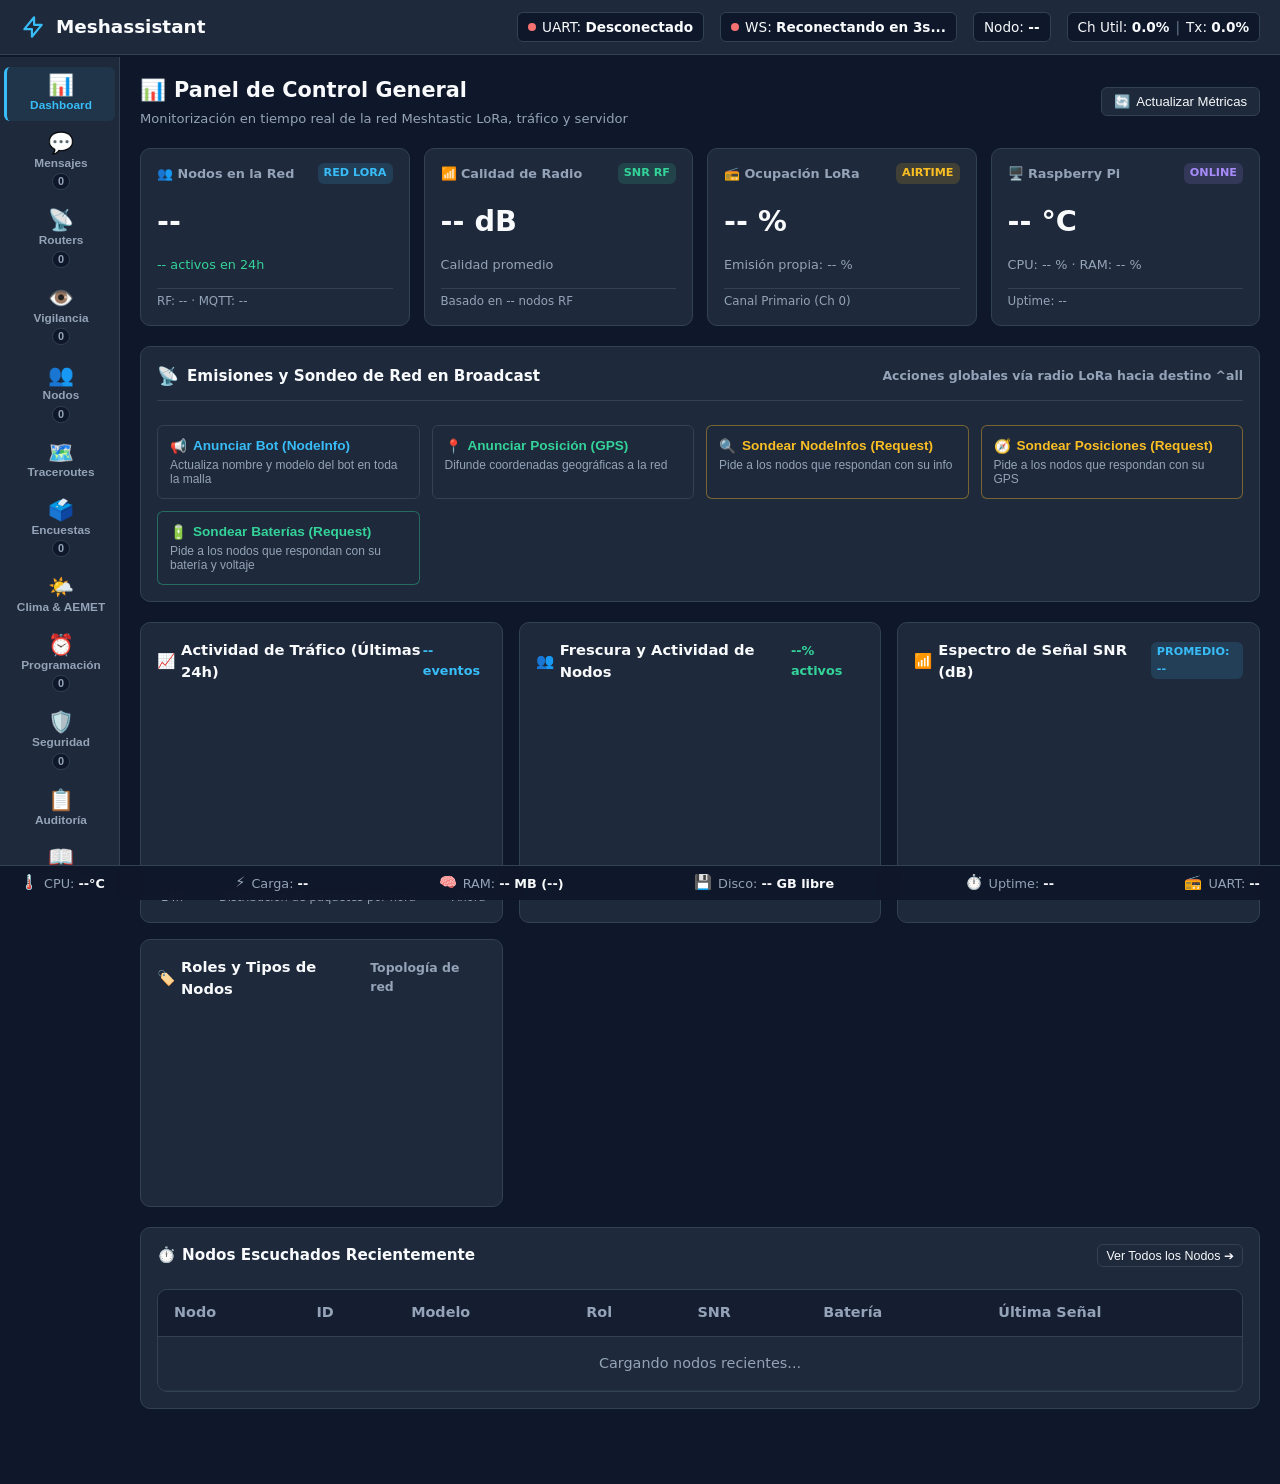
==== commit 61b9e1ec: "feat(dashboard): añadir sondeo broadcast de baterías y corregir métricas de canal y RPi - Soporte de" ====
--- a/web/index.html
+++ b/web/index.html
@@ -249,6 +249,14 @@
             </div>
             <span style="font-size: 0.75rem; color: var(--text-muted);">Pide a los nodos que respondan con su GPS</span>
           </button>
+
+          <!-- Solicitar Telemetría/Batería (Sondeo con aviso) -->
+          <button class="btn-secondary dash-action-btn" id="btn-broadcast-req-telem" style="display: flex; flex-direction: column; align-items: flex-start; padding: 12px; gap: 4px; text-align: left; border-color: rgba(52, 211, 153, 0.4); cursor: pointer;" title="Solicita a todos los nodos que devuelvan su nivel de batería y telemetría (Usa con cautela)">
+            <div style="display: flex; align-items: center; gap: 6px; font-weight: 600; color: var(--success);">
+              <span>🔋</span> <span class="bc-btn-label">Sondear Baterías (Request)</span>
+            </div>
+            <span style="font-size: 0.75rem; color: var(--text-muted);">Pide a los nodos que respondan con su batería y voltaje</span>
+          </button>
         </div>
       </div>
 
